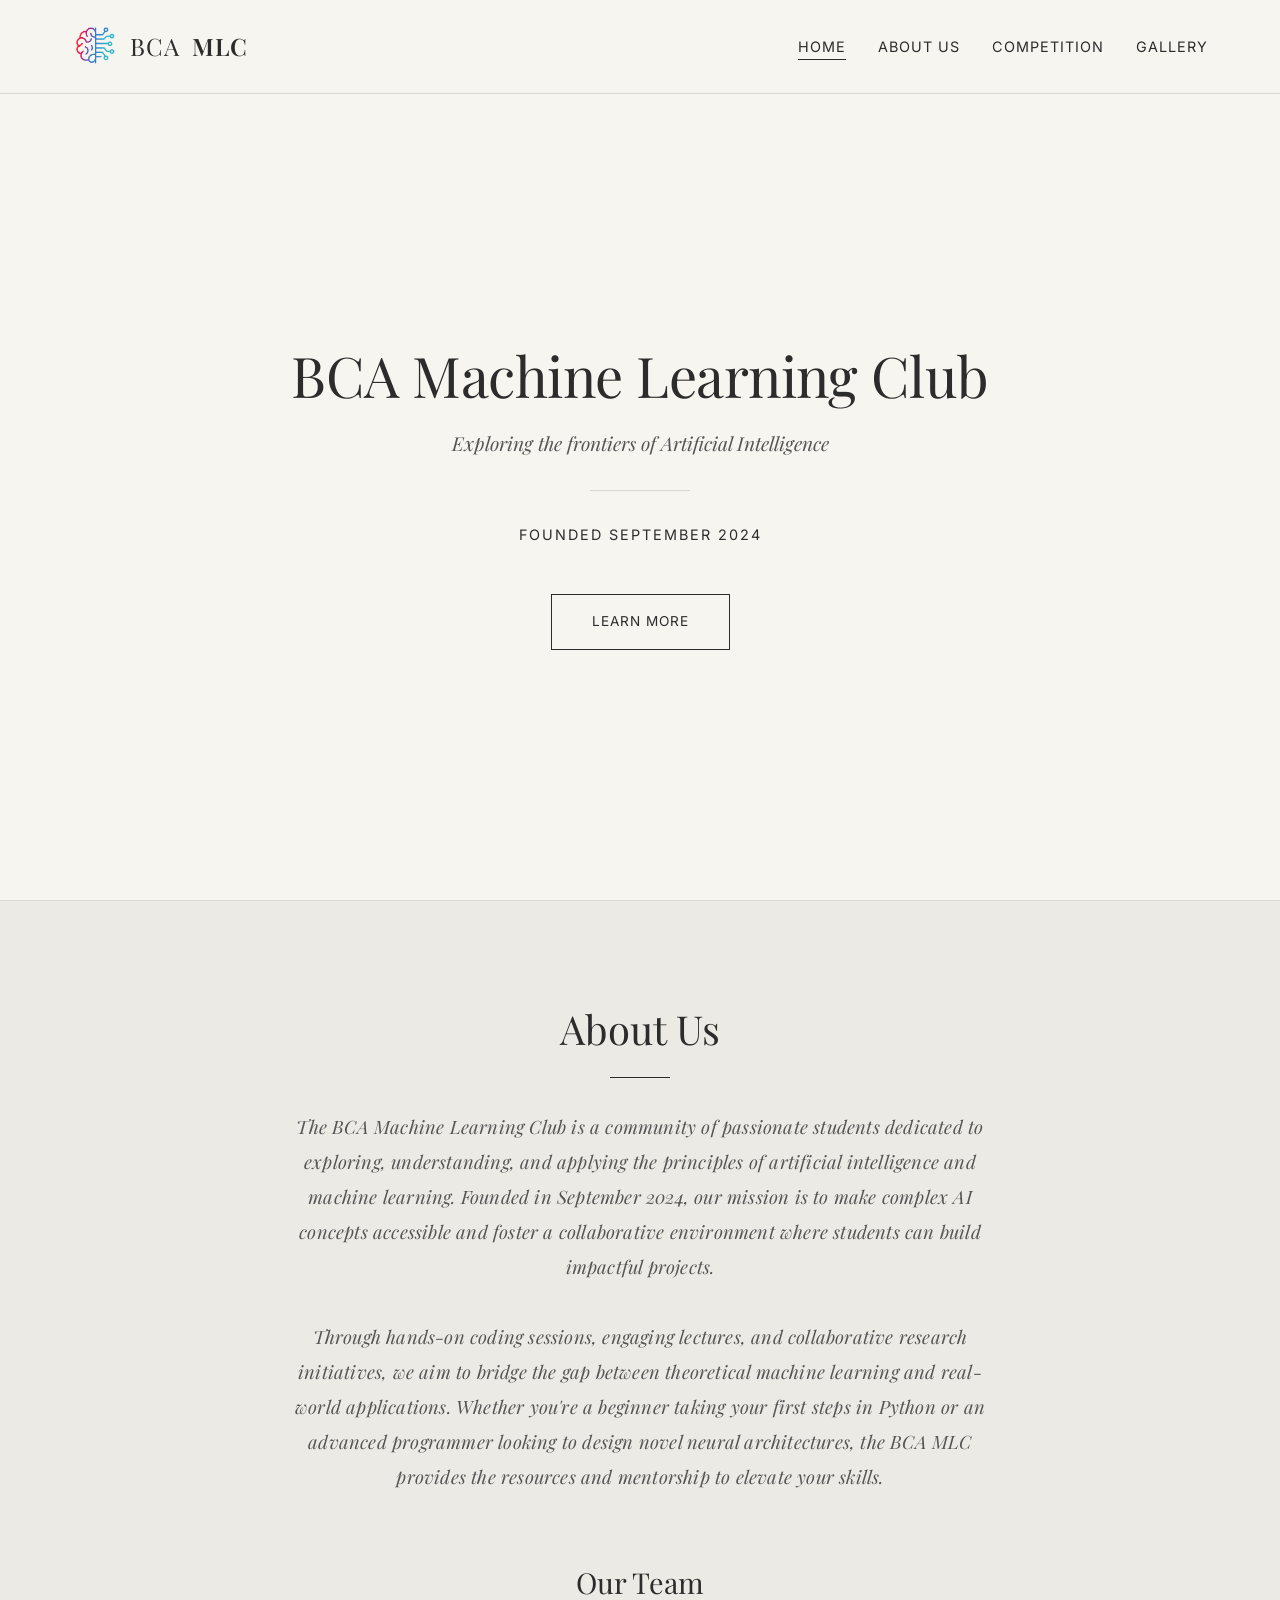
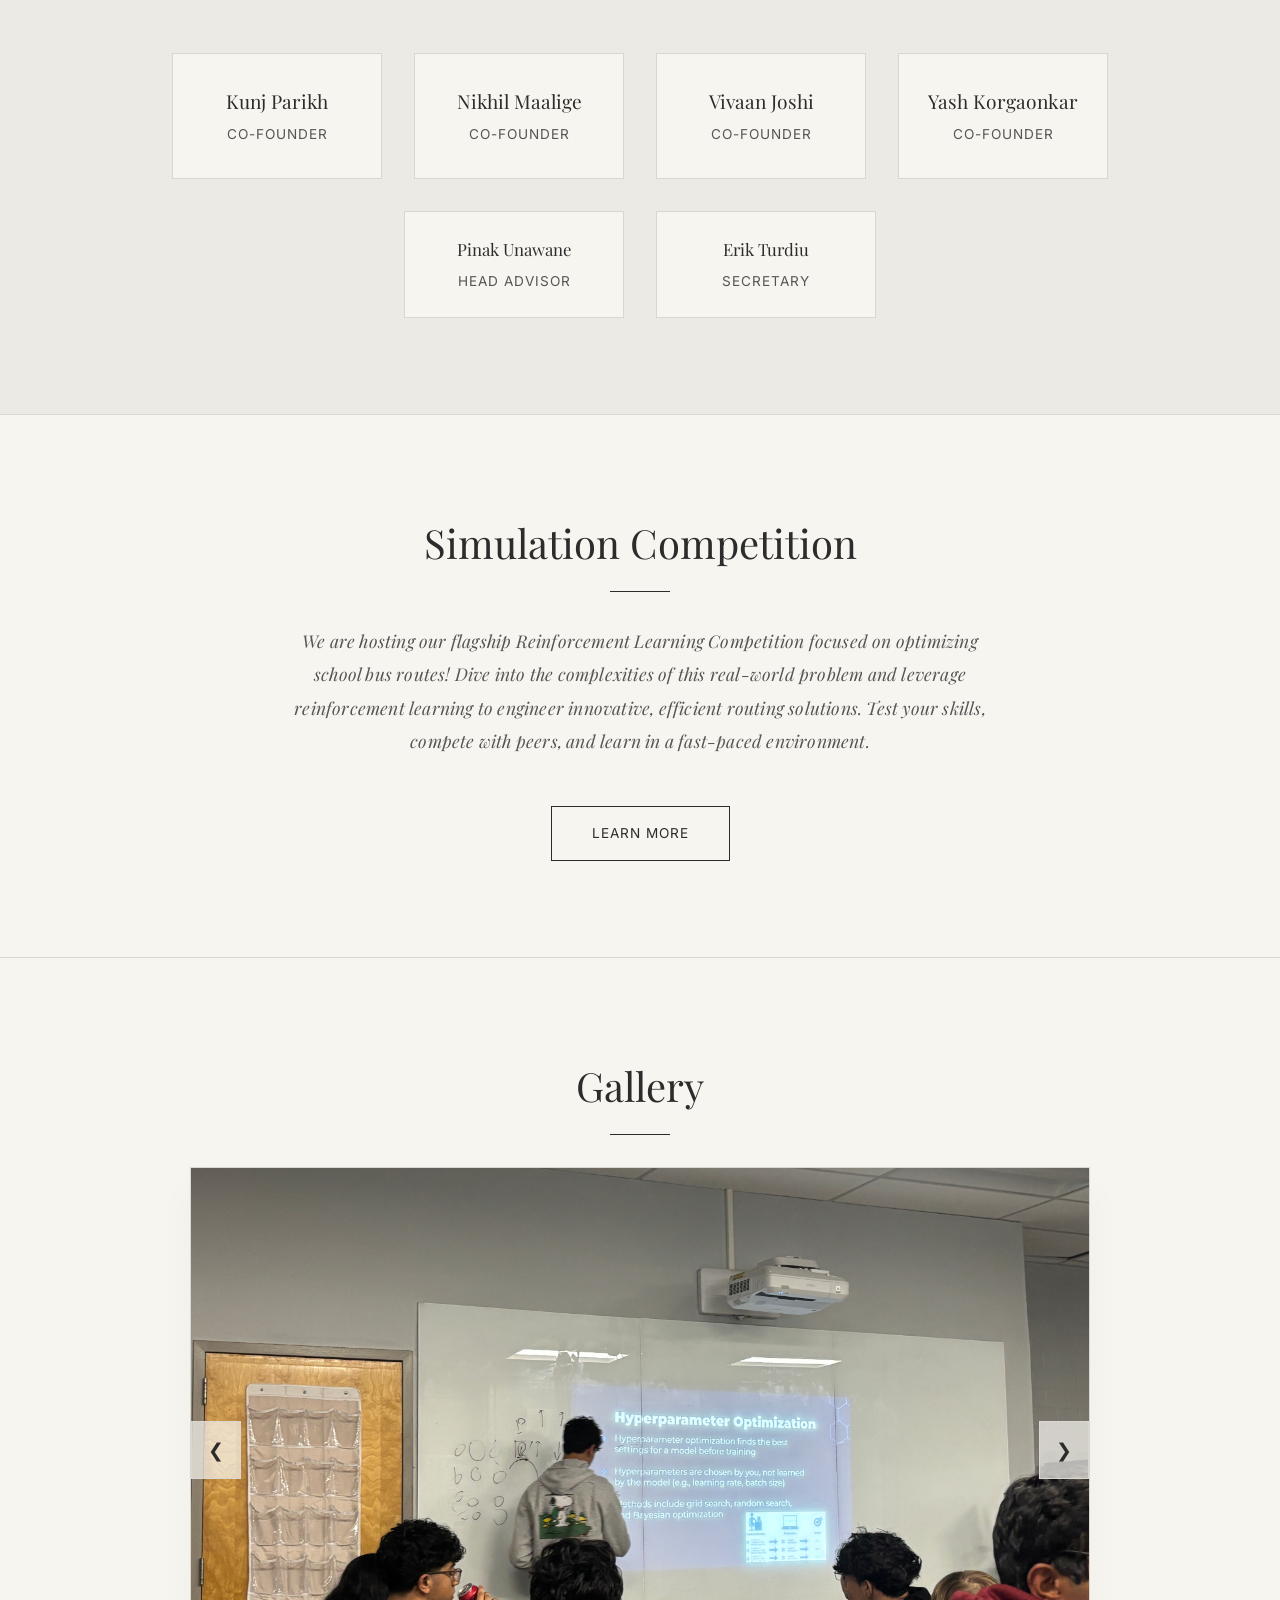
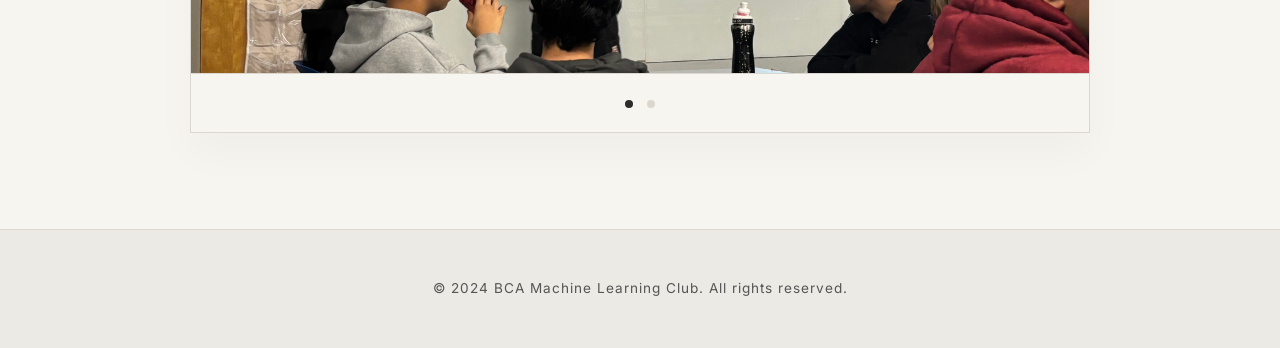
==== index.html @ a73e4372 "pinak" ====
<!DOCTYPE html>
<html lang="en">
<head>
    <meta charset="UTF-8">
    <meta name="viewport" content="width=device-width, initial-scale=1.0">
    <title>BCA Machine Learning Club</title>
    <meta name="description" content="Official website for the Bergen County Academies Machine Learning Club. Founded September 2024.">
    <!-- Google Fonts -->
    <link rel="preconnect" href="https://fonts.googleapis.com">
    <link rel="preconnect" href="https://fonts.gstatic.com" crossorigin>
    <link href="https://fonts.googleapis.com/css2?family=Inter:wght@300;400;500&family=Playfair+Display:ital,wght@0,400;0,600;1,400&display=swap" rel="stylesheet">
    <link rel="stylesheet" href="style.css">
</head>
<body>
    <!-- Navigation Bar -->
    <nav id="navbar">
        <div class="nav-container">
            <div class="logo">
                <a href="#home">
                    <img src="BCA.png" alt="BCA Logo" class="nav-logo">
                    BCA <span>MLC</span>
                </a>
            </div>
            <ul class="nav-links">
                <li><a href="#home">Home</a></li>
                <li><a href="#about">About Us</a></li>
                <li><a href="#competition">Competition</a></li>
                <li><a href="#gallery">Gallery</a></li>
            </ul>
        </div>
    </nav>

    <!-- Hero Section -->
    <header id="home" class="hero">
        <div class="hero-content">
            <h1>BCA Machine Learning Club</h1>
            <p class="subtitle">Exploring the frontiers of Artificial Intelligence</p>
            <div class="divider"></div>
            <p class="founded-text">Founded September 2024</p>
            <a href="#about" class="btn-primary">Learn More</a>
        </div>
    </header>

    <!-- About Us Section -->
    <section id="about" class="about">
        <div class="section-container">
            <h2>About Us</h2>
            <p class="about-desc">
                The BCA Machine Learning Club is a community of passionate students dedicated to exploring, understanding, and applying the principles of artificial intelligence and machine learning. Founded in September 2024, our mission is to make complex AI concepts accessible and foster a collaborative environment where students can build impactful projects. 
                <br><br>
                Through hands-on coding sessions, engaging lectures, and collaborative research initiatives, we aim to bridge the gap between theoretical machine learning and real-world applications. Whether you're a beginner taking your first steps in Python or an advanced programmer looking to design novel neural architectures, the BCA MLC provides the resources and mentorship to elevate your skills.
            </p>
            
            <h3 class="team-heading">Our Team</h3>
            <div class="team-grid">
                <div class="team-member">
                    <h4>Kunj Parikh</h4>
                    <p>Co-founder</p>
                </div>
                <div class="team-member">
                    <h4>Nikhil Maalige</h4>
                    <p>Co-founder</p>
                </div>
                <div class="team-member">
                    <h4>Vivaan Joshi</h4>
                    <p>Co-founder</p>
                </div>
                <div class="team-member">
                    <h4>Yash Korgaonkar</h4>
                    <p>Co-founder</p>
                </div>
            </div>
            
            <div class="other-leadership-container">
                <div class="team-member other-leadership">
                    <h4>Pinak Unawane</h4>
                    <p>Head Advisor</p>
                </div>
                <div class="team-member other-leadership">
                    <h4>Erik Turdiu</h4>
                    <p>Secretary</p>
                </div>
            </div>
        </div>
    </section>

    <!-- Competition Section -->
    <section id="competition" class="competition">
        <div class="section-container text-center">
            <h2>Simulation Competition</h2>
            <p class="competition-desc">
                We are hosting our flagship Reinforcement Learning Competition focused on optimizing school bus routes! Dive into the complexities of this real-world problem and leverage reinforcement learning to engineer innovative, efficient routing solutions. Test your skills, compete with peers, and learn in a fast-paced environment.
            </p>
            <a href="https://competition.bcamlc.com/" target="_blank" class="btn-primary">Learn More</a>
        </div>
    </section>

    <!-- Gallery / Carousel Section -->
    <section id="gallery" class="gallery">
        <div class="section-container">
            <h2>Gallery</h2>
            <div class="carousel-container">
                <div class="carousel-slide active">
                    <img src="assets/IMG_7253.JPG" alt="Club Activity 1">
                </div>
                <div class="carousel-slide">
                    <img src="assets/IMG_7254.JPG" alt="Club Activity 2">
                </div>
                
                <button class="carousel-btn prev-btn" aria-label="Previous image">&#10094;</button>
                <button class="carousel-btn next-btn" aria-label="Next image">&#10095;</button>
                
                <div class="carousel-dots">
                    <span class="dot active" data-index="0"></span>
                    <span class="dot" data-index="1"></span>
                </div>
            </div>
        </div>
    </section>

    <!-- Footer -->
    <footer>
        <div class="footer-container">
            <p>&copy; 2024 BCA Machine Learning Club. All rights reserved.</p>
        </div>
    </footer>

    <script src="script.js"></script>
</body>
</html>
---- style.css ----
/* CSS Reset and Variables */
:root {
    --primary-bg: #f7f5f0; /* Creamy beige */
    --secondary-bg: #eceae4; /* Slightly darker beige for sections */
    --text-main: #2c2c2c; /* Soft black/charcoal */
    --text-light: #555555;
    --accent: #d4a373; /* Subtle earthy accent */
    --border-color: #dcd7ce;
    
    --font-heading: 'Playfair Display', serif;
    --font-body: 'Inter', sans-serif;
    
    --transition: all 0.3s ease;
    --transition-slow: all 0.6s cubic-bezier(0.16, 1, 0.3, 1);
}

* {
    margin: 0;
    padding: 0;
    box-sizing: border-box;
}

html {
    scroll-behavior: smooth;
}

body {
    font-family: var(--font-body);
    background-color: var(--primary-bg);
    color: var(--text-main);
    line-height: 1.6;
    overflow-x: hidden;
}

button, input, select, textarea {
    font-family: inherit;
}

/* Typography */
h1, h2, h3, h4 {
    font-family: var(--font-heading);
    font-weight: 400;
}

h1 {
    font-size: 3.5rem;
    margin-bottom: 0.5rem;
    letter-spacing: -0.5px;
}

h2 {
    font-size: 2.5rem;
    margin-bottom: 2rem;
    text-align: center;
    position: relative;
}

h2::after {
    content: '';
    display: block;
    width: 60px;
    height: 1px;
    background-color: var(--text-main);
    margin: 1rem auto 0;
}

/* Navigation Bar */
#navbar {
    position: fixed;
    top: 0;
    width: 100%;
    background-color: rgba(247, 245, 240, 0.95);
    backdrop-filter: blur(10px);
    border-bottom: 1px solid var(--border-color);
    z-index: 1000;
    transition: var(--transition);
}

.nav-container {
    max-width: 1200px;
    margin: 0 auto;
    padding: 1.5rem 2rem;
    display: flex;
    justify-content: space-between;
    align-items: center;
}

.logo a {
    display: flex;
    align-items: center;
    gap: 0.75rem;
    font-family: var(--font-heading);
    font-size: 1.5rem;
    text-decoration: none;
    color: var(--text-main);
    letter-spacing: 1px;
}

.nav-logo {
    height: 45px;
    width: auto;
    object-fit: contain;
}

.logo span {
    font-weight: 600;
}

.nav-links {
    list-style: none;
    display: flex;
    gap: 2rem;
}

.nav-links a {
    text-decoration: none;
    color: var(--text-main);
    font-size: 0.9rem;
    text-transform: uppercase;
    letter-spacing: 1px;
    transition: var(--transition);
    position: relative;
}

.nav-links a::after {
    content: '';
    position: absolute;
    bottom: -5px;
    left: 0;
    width: 0%;
    height: 1px;
    background-color: var(--text-main);
    transition: var(--transition);
}

.nav-links a:hover::after,
.nav-links a.active::after {
    width: 100%;
}

/* Hero Section */
.hero {
    height: 100vh;
    display: flex;
    align-items: center;
    justify-content: center;
    text-align: center;
    padding: 0 2rem;
    padding-top: 80px; /* Offset for navbar */
}

.hero-content {
    max-width: 800px;
    animation: fadeIn 1.5s ease-out;
}

.subtitle {
    font-size: 1.2rem;
    color: var(--text-light);
    margin-bottom: 2rem;
    font-family: var(--font-heading);
    font-style: italic;
}

.divider {
    width: 100px;
    height: 1px;
    background-color: var(--border-color);
    margin: 0 auto 2rem;
}

.founded-text {
    font-size: 0.9rem;
    text-transform: uppercase;
    letter-spacing: 2px;
    margin-bottom: 3rem;
}

.btn-primary {
    display: inline-block;
    padding: 1rem 2.5rem;
    border: 1px solid var(--text-main);
    background: transparent;
    color: var(--text-main);
    text-decoration: none;
    text-transform: uppercase;
    letter-spacing: 1px;
    font-size: 0.85rem;
    transition: var(--transition);
}

.btn-primary:hover {
    background-color: var(--text-main);
    color: var(--primary-bg);
}

/* Sections General */
.section-container {
    max-width: 1000px;
    margin: 0 auto;
    padding: 6rem 2rem;
    opacity: 0;
    transform: translateY(30px);
    transition: opacity 0.8s cubic-bezier(0.16, 1, 0.3, 1), transform 0.8s cubic-bezier(0.16, 1, 0.3, 1);
}

/* About Us Section */
.about {
    background-color: var(--secondary-bg);
    border-top: 1px solid var(--border-color);
    border-bottom: 1px solid var(--border-color);
}

.about-desc {
    text-align: center;
    font-family: var(--font-heading);
    font-style: italic;
    font-weight: 400;
    font-size: 1.15rem;
    line-height: 1.9;
    letter-spacing: 0.2px;
    max-width: 720px;
    margin: 0 auto 4rem;
    color: var(--text-light);
}

.team-heading {
    text-align: center;
    margin-bottom: 3rem;
    font-size: 1.8rem;
}

.team-grid {
    display: grid;
    grid-template-columns: repeat(auto-fit, minmax(180px, 1fr));
    gap: 2rem;
    text-align: center;
}

.other-leadership-container {
    display: flex;
    justify-content: center;
    gap: 2rem;
    flex-wrap: wrap;
    text-align: center;
    margin-top: 2rem;
}

.team-member {
    padding: 2rem 1rem;
    border: 1px solid var(--border-color);
    background-color: var(--primary-bg);
    transition: var(--transition);
}

.team-member.other-leadership {
    padding: 1.5rem 1rem;
    max-width: 220px;
    width: 100%;
}

.team-member.other-leadership h4 {
    font-size: 1.05rem;
}

.team-member:hover {
    transform: translateY(-5px);
    box-shadow: 0 10px 30px rgba(0,0,0,0.05);
}

.team-member h4 {
    font-size: 1.2rem;
    margin-bottom: 0.5rem;
}

.team-member p {
    font-size: 0.85rem;
    text-transform: uppercase;
    letter-spacing: 1px;
    color: var(--text-light);
}

/* Competition Section */
.competition {
    background-color: var(--primary-bg);
    border-bottom: 1px solid var(--border-color);
}

.text-center {
    text-align: center;
}

.competition-desc {
    font-family: var(--font-heading);
    font-style: italic;
    font-weight: 400;
    font-size: 1.1rem;
    line-height: 1.9;
    letter-spacing: 0.2px;
    max-width: 700px;
    margin: 0 auto 3rem;
    color: var(--text-light);
}

/* Gallery / Carousel */
.gallery {
    background-color: var(--primary-bg);
}

.carousel-container {
    position: relative;
    max-width: 900px;
    margin: 0 auto;
    overflow: hidden;
    border: 1px solid var(--border-color);
    box-shadow: 0 20px 40px rgba(0,0,0,0.03);
}

.carousel-slide {
    display: none;
    width: 100%;
}

.carousel-slide.active {
    display: block;
    animation: fadeEffect 1s;
}

.carousel-slide img {
    width: 100%;
    height: auto;
    display: block;
    aspect-ratio: 16/9;
    object-fit: cover;
}

/* Carousel Buttons */
.carousel-btn {
    position: absolute;
    top: 50%;
    transform: translateY(-50%);
    background-color: rgba(247, 245, 240, 0.7);
    color: var(--text-main);
    border: 1px solid var(--border-color);
    cursor: pointer;
    padding: 1rem;
    font-size: 1.2rem;
    transition: var(--transition);
    z-index: 10;
}

.carousel-btn:hover {
    background-color: var(--text-main);
    color: var(--primary-bg);
}

.prev-btn {
    left: 0;
}

.next-btn {
    right: 0;
}

/* Carousel Dots */
.carousel-dots {
    text-align: center;
    padding: 1rem 0;
    background-color: var(--primary-bg);
    border-top: 1px solid var(--border-color);
}

.dot {
    display: inline-block;
    width: 8px;
    height: 8px;
    margin: 0 5px;
    background-color: var(--border-color);
    border-radius: 50%;
    cursor: pointer;
    transition: var(--transition);
}

.dot.active, .dot:hover {
    background-color: var(--text-main);
}

/* Footer */
footer {
    background-color: var(--secondary-bg);
    border-top: 1px solid var(--border-color);
    padding: 3rem 2rem;
    text-align: center;
}

footer p {
    font-size: 0.85rem;
    color: var(--text-light);
    letter-spacing: 1px;
}

/* Animations */
@keyframes fadeIn {
    from { opacity: 0; transform: translateY(20px); }
    to { opacity: 1; transform: translateY(0); }
}

@keyframes fadeEffect {
    from { opacity: 0.4; }
    to { opacity: 1; }
}

.section-container.revealed {
    opacity: 1;
    transform: translateY(0);
}

/* Responsive */
@media (max-width: 768px) {
    h1 { font-size: 2.5rem; }
    h2 { font-size: 2rem; }
    
    .nav-container {
        flex-direction: column;
        gap: 1rem;
        padding: 1rem;
    }
    
    .hero {
        padding-top: 120px;
    }
}
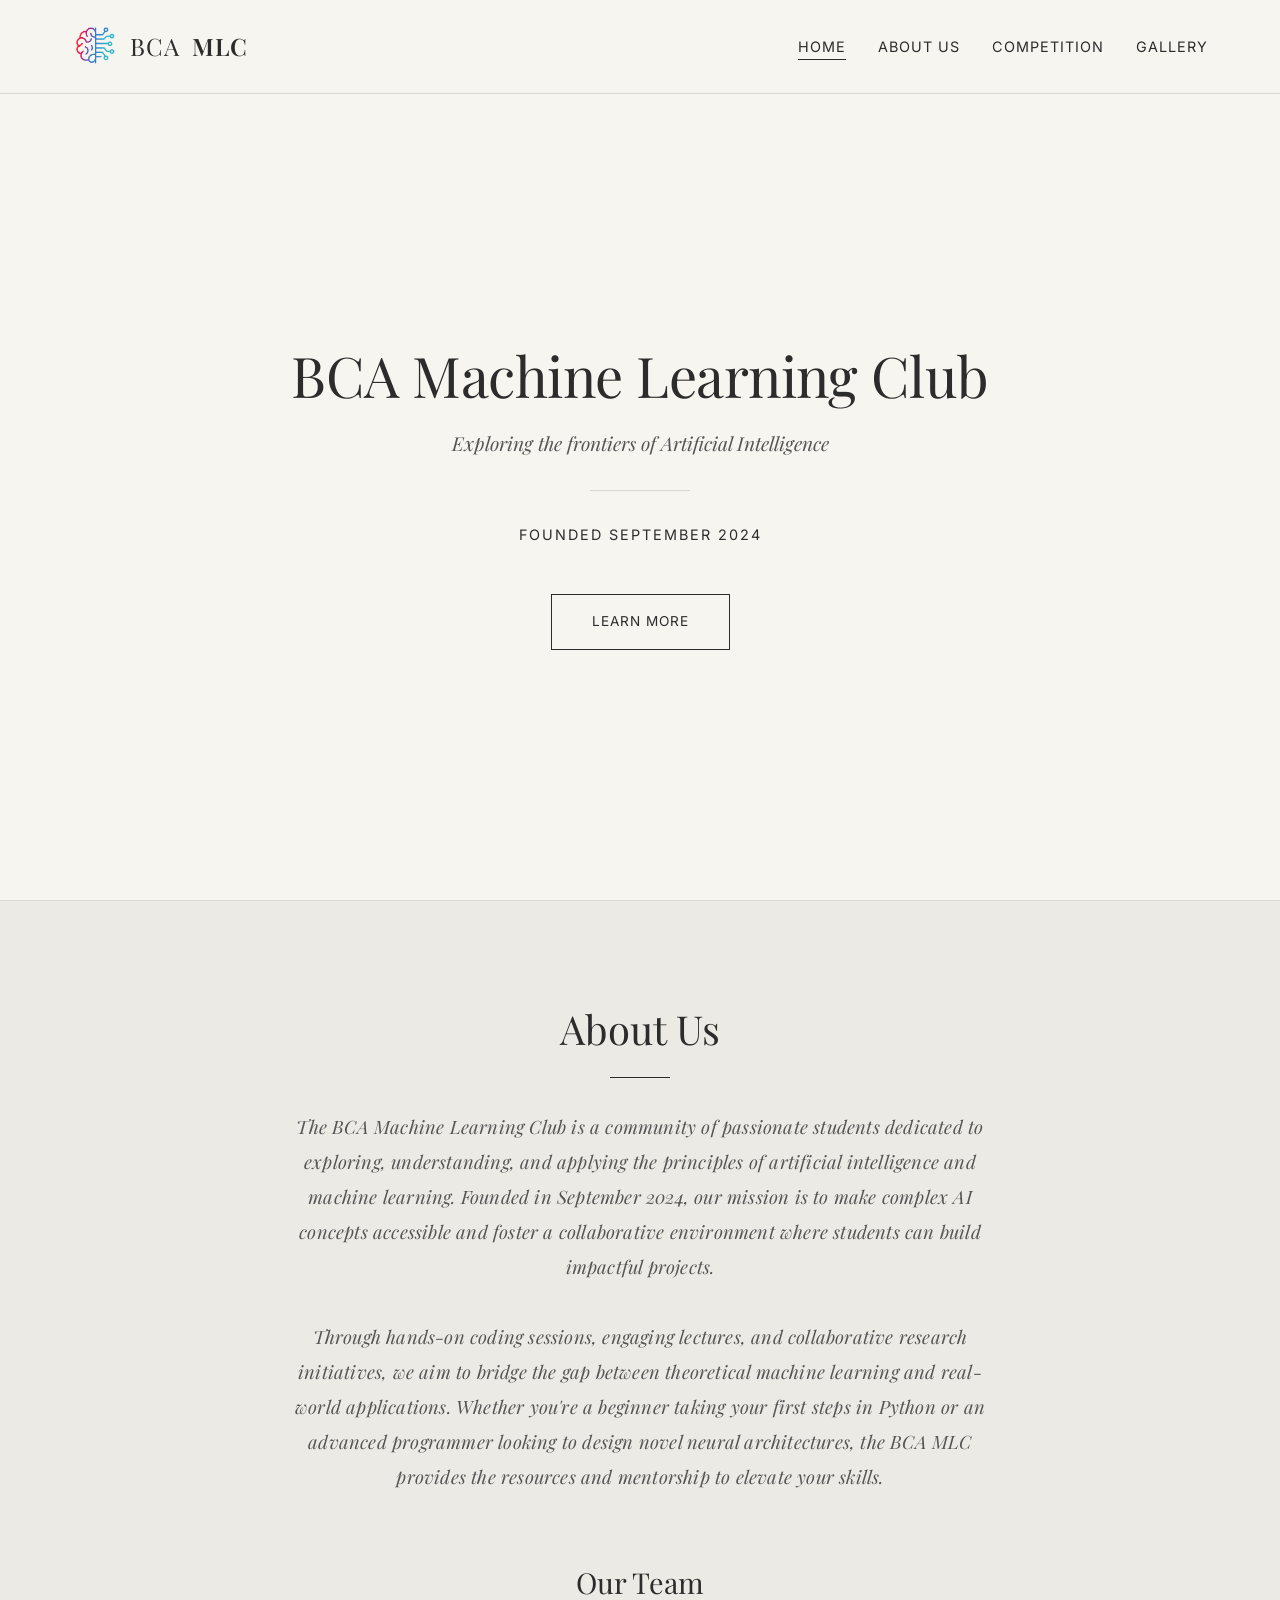
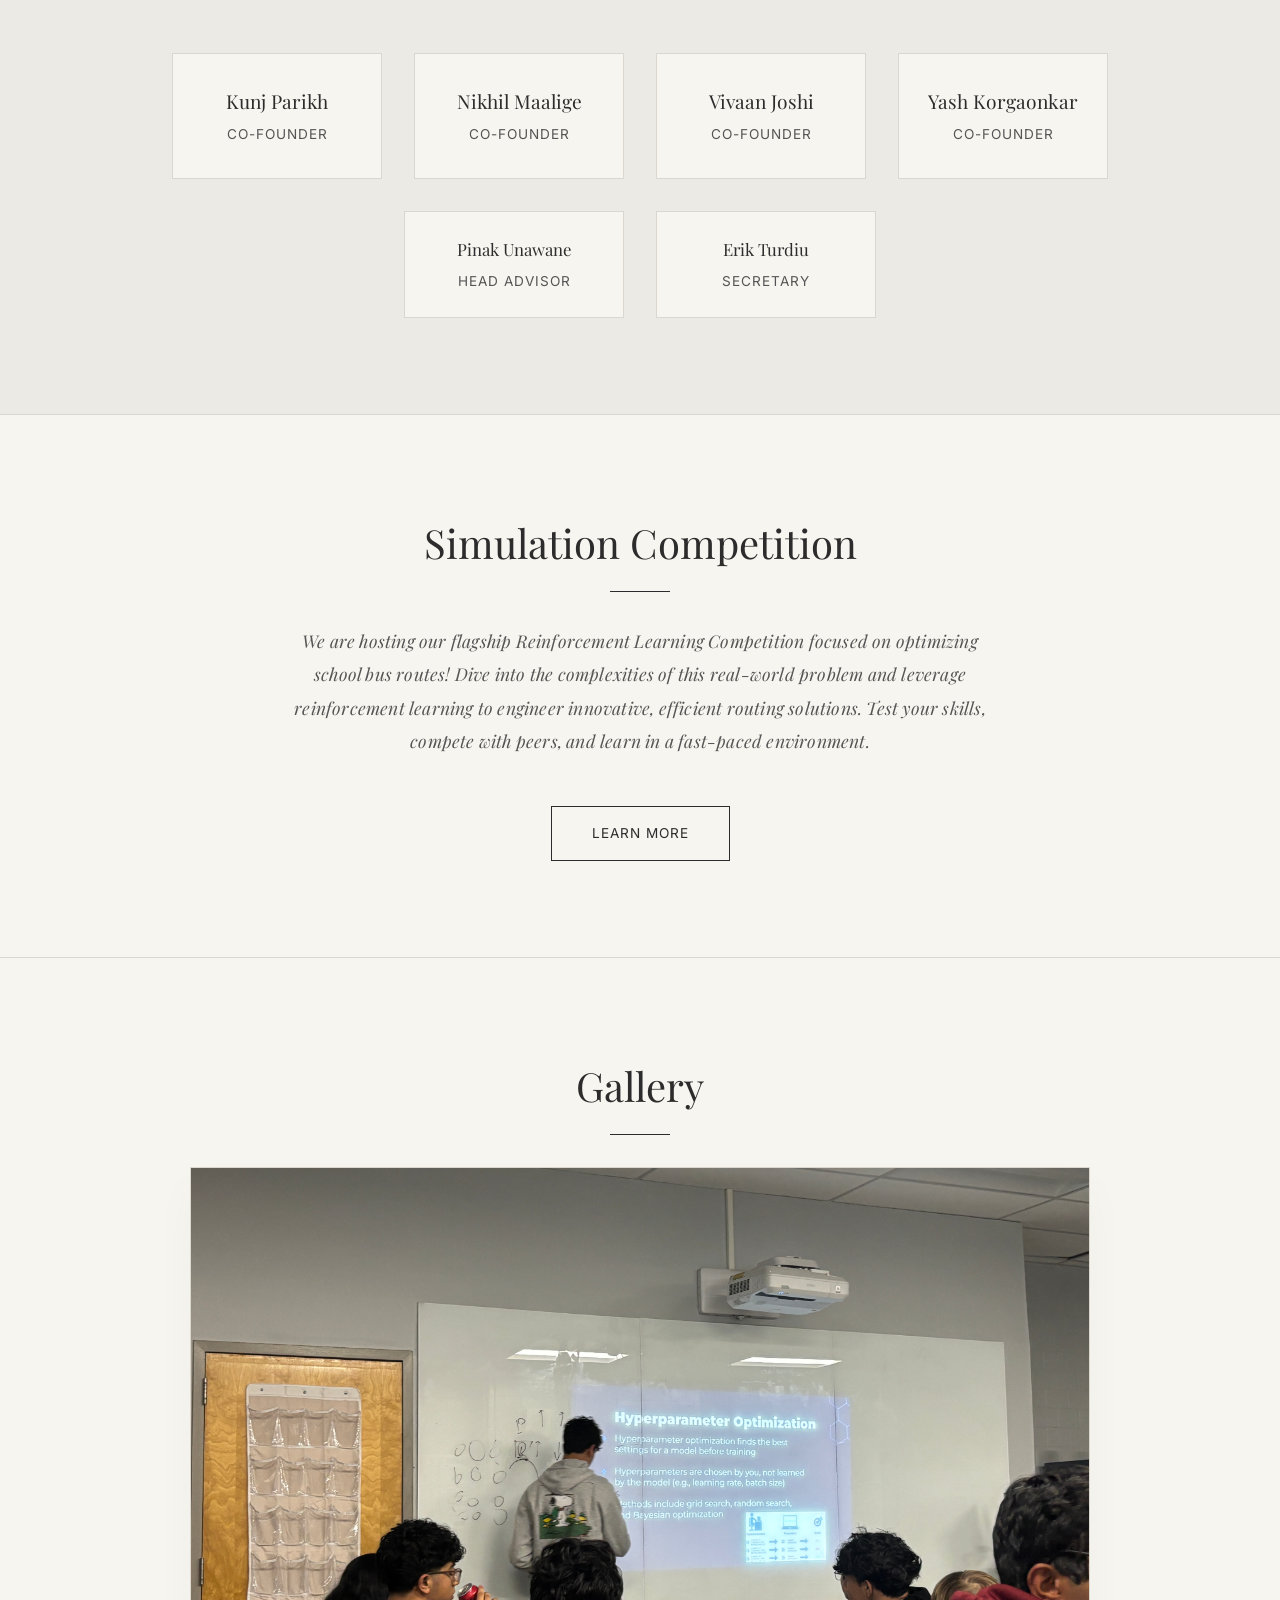
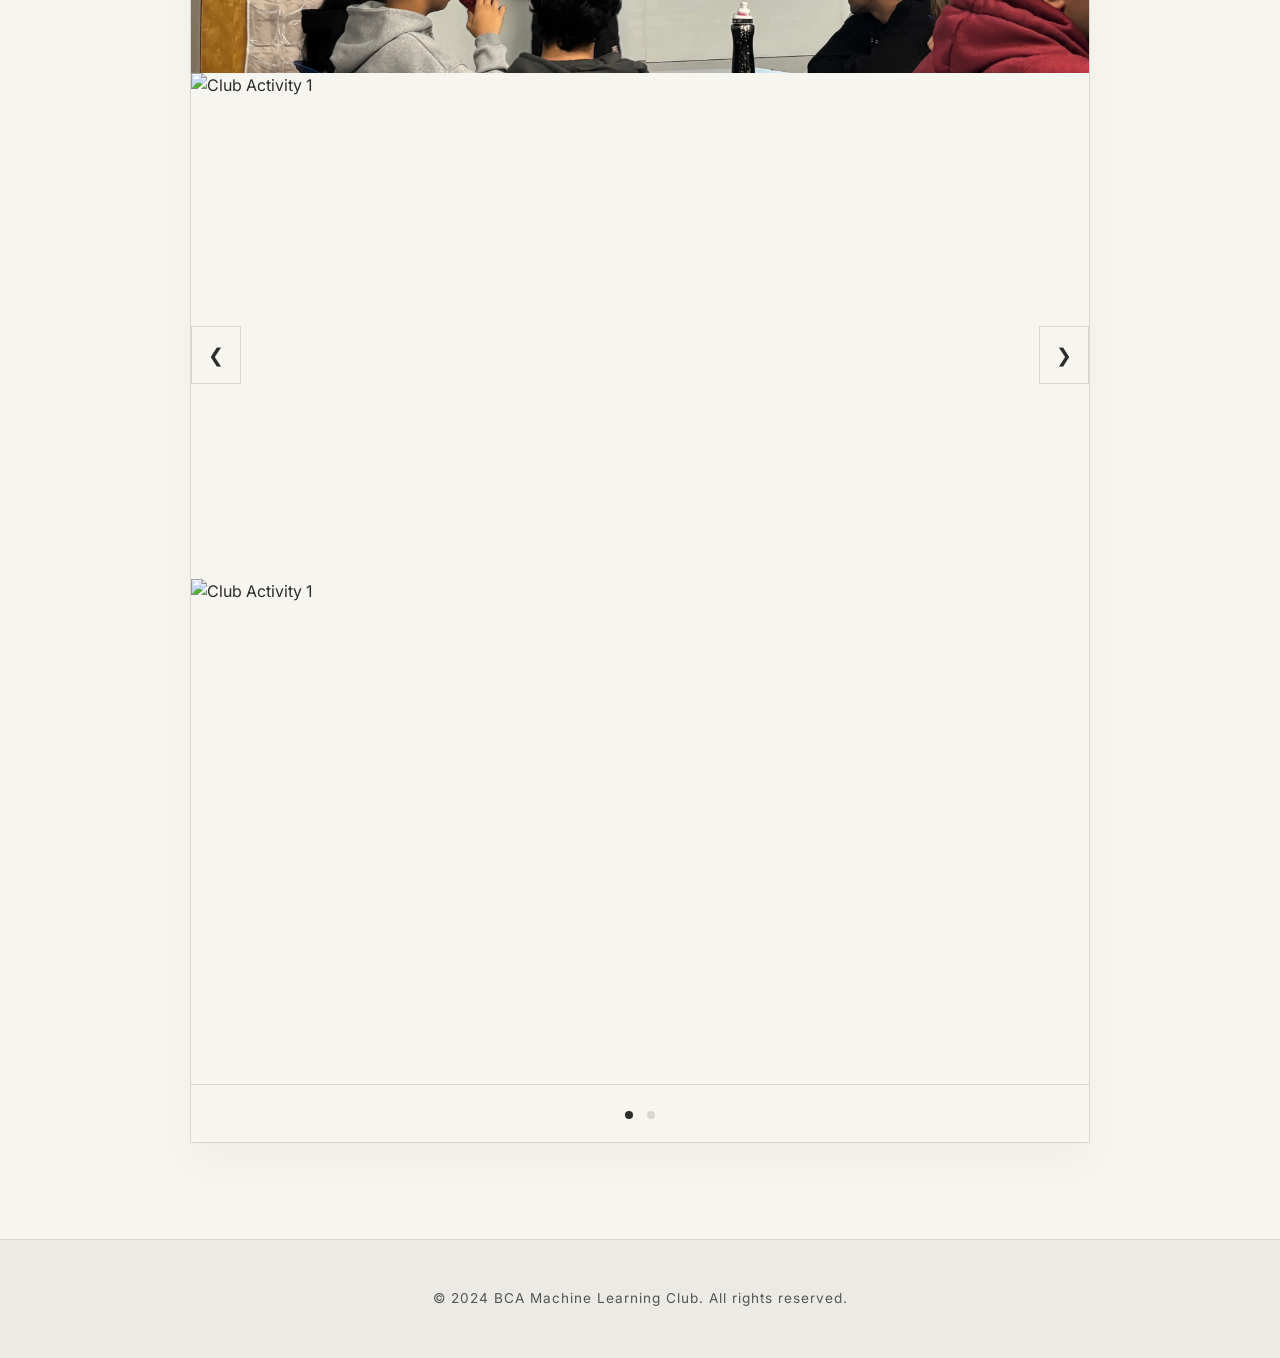
==== commit a5269fdd: "updated carousel" ====
--- a/index.html
+++ b/index.html
@@ -1,130 +1,167 @@
-<!DOCTYPE html>
+<!doctype html>
 <html lang="en">
-<head>
-    <meta charset="UTF-8">
-    <meta name="viewport" content="width=device-width, initial-scale=1.0">
+  <head>
+    <meta charset="UTF-8" />
+    <meta name="viewport" content="width=device-width, initial-scale=1.0" />
     <title>BCA Machine Learning Club</title>
-    <meta name="description" content="Official website for the Bergen County Academies Machine Learning Club. Founded September 2024.">
+    <meta
+      name="description"
+      content="Official website for the Bergen County Academies Machine Learning Club. Founded September 2024."
+    />
     <!-- Google Fonts -->
-    <link rel="preconnect" href="https://fonts.googleapis.com">
-    <link rel="preconnect" href="https://fonts.gstatic.com" crossorigin>
-    <link href="https://fonts.googleapis.com/css2?family=Inter:wght@300;400;500&family=Playfair+Display:ital,wght@0,400;0,600;1,400&display=swap" rel="stylesheet">
-    <link rel="stylesheet" href="style.css">
-</head>
-<body>
+    <link rel="preconnect" href="https://fonts.googleapis.com" />
+    <link rel="preconnect" href="https://fonts.gstatic.com" crossorigin />
+    <link
+      href="https://fonts.googleapis.com/css2?family=Inter:wght@300;400;500&family=Playfair+Display:ital,wght@0,400;0,600;1,400&display=swap"
+      rel="stylesheet"
+    />
+    <link rel="stylesheet" href="style.css" />
+  </head>
+  <body>
     <!-- Navigation Bar -->
     <nav id="navbar">
-        <div class="nav-container">
-            <div class="logo">
-                <a href="#home">
-                    <img src="BCA.png" alt="BCA Logo" class="nav-logo">
-                    BCA <span>MLC</span>
-                </a>
-            </div>
-            <ul class="nav-links">
-                <li><a href="#home">Home</a></li>
-                <li><a href="#about">About Us</a></li>
-                <li><a href="#competition">Competition</a></li>
-                <li><a href="#gallery">Gallery</a></li>
-            </ul>
+      <div class="nav-container">
+        <div class="logo">
+          <a href="#home">
+            <img src="BCA.png" alt="BCA Logo" class="nav-logo" />
+            BCA <span>MLC</span>
+          </a>
         </div>
+        <ul class="nav-links">
+          <li><a href="#home">Home</a></li>
+          <li><a href="#about">About Us</a></li>
+          <li><a href="#competition">Competition</a></li>
+          <li><a href="#gallery">Gallery</a></li>
+        </ul>
+      </div>
     </nav>
 
     <!-- Hero Section -->
     <header id="home" class="hero">
-        <div class="hero-content">
-            <h1>BCA Machine Learning Club</h1>
-            <p class="subtitle">Exploring the frontiers of Artificial Intelligence</p>
-            <div class="divider"></div>
-            <p class="founded-text">Founded September 2024</p>
-            <a href="#about" class="btn-primary">Learn More</a>
-        </div>
+      <div class="hero-content">
+        <h1>BCA Machine Learning Club</h1>
+        <p class="subtitle">
+          Exploring the frontiers of Artificial Intelligence
+        </p>
+        <div class="divider"></div>
+        <p class="founded-text">Founded September 2024</p>
+        <a href="#about" class="btn-primary">Learn More</a>
+      </div>
     </header>
 
     <!-- About Us Section -->
     <section id="about" class="about">
-        <div class="section-container">
-            <h2>About Us</h2>
-            <p class="about-desc">
-                The BCA Machine Learning Club is a community of passionate students dedicated to exploring, understanding, and applying the principles of artificial intelligence and machine learning. Founded in September 2024, our mission is to make complex AI concepts accessible and foster a collaborative environment where students can build impactful projects. 
-                <br><br>
-                Through hands-on coding sessions, engaging lectures, and collaborative research initiatives, we aim to bridge the gap between theoretical machine learning and real-world applications. Whether you're a beginner taking your first steps in Python or an advanced programmer looking to design novel neural architectures, the BCA MLC provides the resources and mentorship to elevate your skills.
-            </p>
-            
-            <h3 class="team-heading">Our Team</h3>
-            <div class="team-grid">
-                <div class="team-member">
-                    <h4>Kunj Parikh</h4>
-                    <p>Co-founder</p>
-                </div>
-                <div class="team-member">
-                    <h4>Nikhil Maalige</h4>
-                    <p>Co-founder</p>
-                </div>
-                <div class="team-member">
-                    <h4>Vivaan Joshi</h4>
-                    <p>Co-founder</p>
-                </div>
-                <div class="team-member">
-                    <h4>Yash Korgaonkar</h4>
-                    <p>Co-founder</p>
-                </div>
-            </div>
-            
-            <div class="other-leadership-container">
-                <div class="team-member other-leadership">
-                    <h4>Pinak Unawane</h4>
-                    <p>Head Advisor</p>
-                </div>
-                <div class="team-member other-leadership">
-                    <h4>Erik Turdiu</h4>
-                    <p>Secretary</p>
-                </div>
-            </div>
+      <div class="section-container">
+        <h2>About Us</h2>
+        <p class="about-desc">
+          The BCA Machine Learning Club is a community of passionate students
+          dedicated to exploring, understanding, and applying the principles of
+          artificial intelligence and machine learning. Founded in September
+          2024, our mission is to make complex AI concepts accessible and foster
+          a collaborative environment where students can build impactful
+          projects.
+          <br /><br />
+          Through hands-on coding sessions, engaging lectures, and collaborative
+          research initiatives, we aim to bridge the gap between theoretical
+          machine learning and real-world applications. Whether you're a
+          beginner taking your first steps in Python or an advanced programmer
+          looking to design novel neural architectures, the BCA MLC provides the
+          resources and mentorship to elevate your skills.
+        </p>
+
+        <h3 class="team-heading">Our Team</h3>
+        <div class="team-grid">
+          <div class="team-member">
+            <h4>Kunj Parikh</h4>
+            <p>Co-founder</p>
+          </div>
+          <div class="team-member">
+            <h4>Nikhil Maalige</h4>
+            <p>Co-founder</p>
+          </div>
+          <div class="team-member">
+            <h4>Vivaan Joshi</h4>
+            <p>Co-founder</p>
+          </div>
+          <div class="team-member">
+            <h4>Yash Korgaonkar</h4>
+            <p>Co-founder</p>
+          </div>
         </div>
+
+        <div class="other-leadership-container">
+          <div class="team-member other-leadership">
+            <h4>Pinak Unawane</h4>
+            <p>Head Advisor</p>
+          </div>
+          <div class="team-member other-leadership">
+            <h4>Erik Turdiu</h4>
+            <p>Secretary</p>
+          </div>
+        </div>
+      </div>
     </section>
 
     <!-- Competition Section -->
     <section id="competition" class="competition">
-        <div class="section-container text-center">
-            <h2>Simulation Competition</h2>
-            <p class="competition-desc">
-                We are hosting our flagship Reinforcement Learning Competition focused on optimizing school bus routes! Dive into the complexities of this real-world problem and leverage reinforcement learning to engineer innovative, efficient routing solutions. Test your skills, compete with peers, and learn in a fast-paced environment.
-            </p>
-            <a href="https://competition.bcamlc.com/" target="_blank" class="btn-primary">Learn More</a>
-        </div>
+      <div class="section-container text-center">
+        <h2>Simulation Competition</h2>
+        <p class="competition-desc">
+          We are hosting our flagship Reinforcement Learning Competition focused
+          on optimizing school bus routes! Dive into the complexities of this
+          real-world problem and leverage reinforcement learning to engineer
+          innovative, efficient routing solutions. Test your skills, compete
+          with peers, and learn in a fast-paced environment.
+        </p>
+        <a
+          href="https://competition.bcamlc.com/"
+          target="_blank"
+          class="btn-primary"
+          >Learn More</a
+        >
+      </div>
     </section>
 
     <!-- Gallery / Carousel Section -->
     <section id="gallery" class="gallery">
-        <div class="section-container">
-            <h2>Gallery</h2>
-            <div class="carousel-container">
-                <div class="carousel-slide active">
-                    <img src="assets/IMG_7253.JPG" alt="Club Activity 1">
-                </div>
-                <div class="carousel-slide">
-                    <img src="assets/IMG_7254.JPG" alt="Club Activity 2">
-                </div>
-                
-                <button class="carousel-btn prev-btn" aria-label="Previous image">&#10094;</button>
-                <button class="carousel-btn next-btn" aria-label="Next image">&#10095;</button>
-                
-                <div class="carousel-dots">
-                    <span class="dot active" data-index="0"></span>
-                    <span class="dot" data-index="1"></span>
-                </div>
-            </div>
+      <div class="section-container">
+        <h2>Gallery</h2>
+        <div class="carousel-container">
+          <div class="carousel-slide active">
+            <img src="assets/IMG_7253.JPG" alt="Club Activity 1" />
+          </div>
+          <div class="carousel-slide active">
+            <img src="assets/IMG_4260.HEIC" alt="Club Activity 1" />
+          </div>
+          <div class="carousel-slide">
+            <img src="assets/IMG_7254.JPG" alt="Club Activity 2" />
+          </div>
+          <div class="carousel-slide active">
+            <img src="assets/IMG_4262.HEIC" alt="Club Activity 1" />
+          </div>
+
+          <button class="carousel-btn prev-btn" aria-label="Previous image">
+            &#10094;
+          </button>
+          <button class="carousel-btn next-btn" aria-label="Next image">
+            &#10095;
+          </button>
+
+          <div class="carousel-dots">
+            <span class="dot active" data-index="0"></span>
+            <span class="dot" data-index="1"></span>
+          </div>
         </div>
+      </div>
     </section>
 
     <!-- Footer -->
     <footer>
-        <div class="footer-container">
-            <p>&copy; 2024 BCA Machine Learning Club. All rights reserved.</p>
-        </div>
+      <div class="footer-container">
+        <p>&copy; 2024 BCA Machine Learning Club. All rights reserved.</p>
+      </div>
     </footer>
 
     <script src="script.js"></script>
-</body>
+  </body>
 </html>
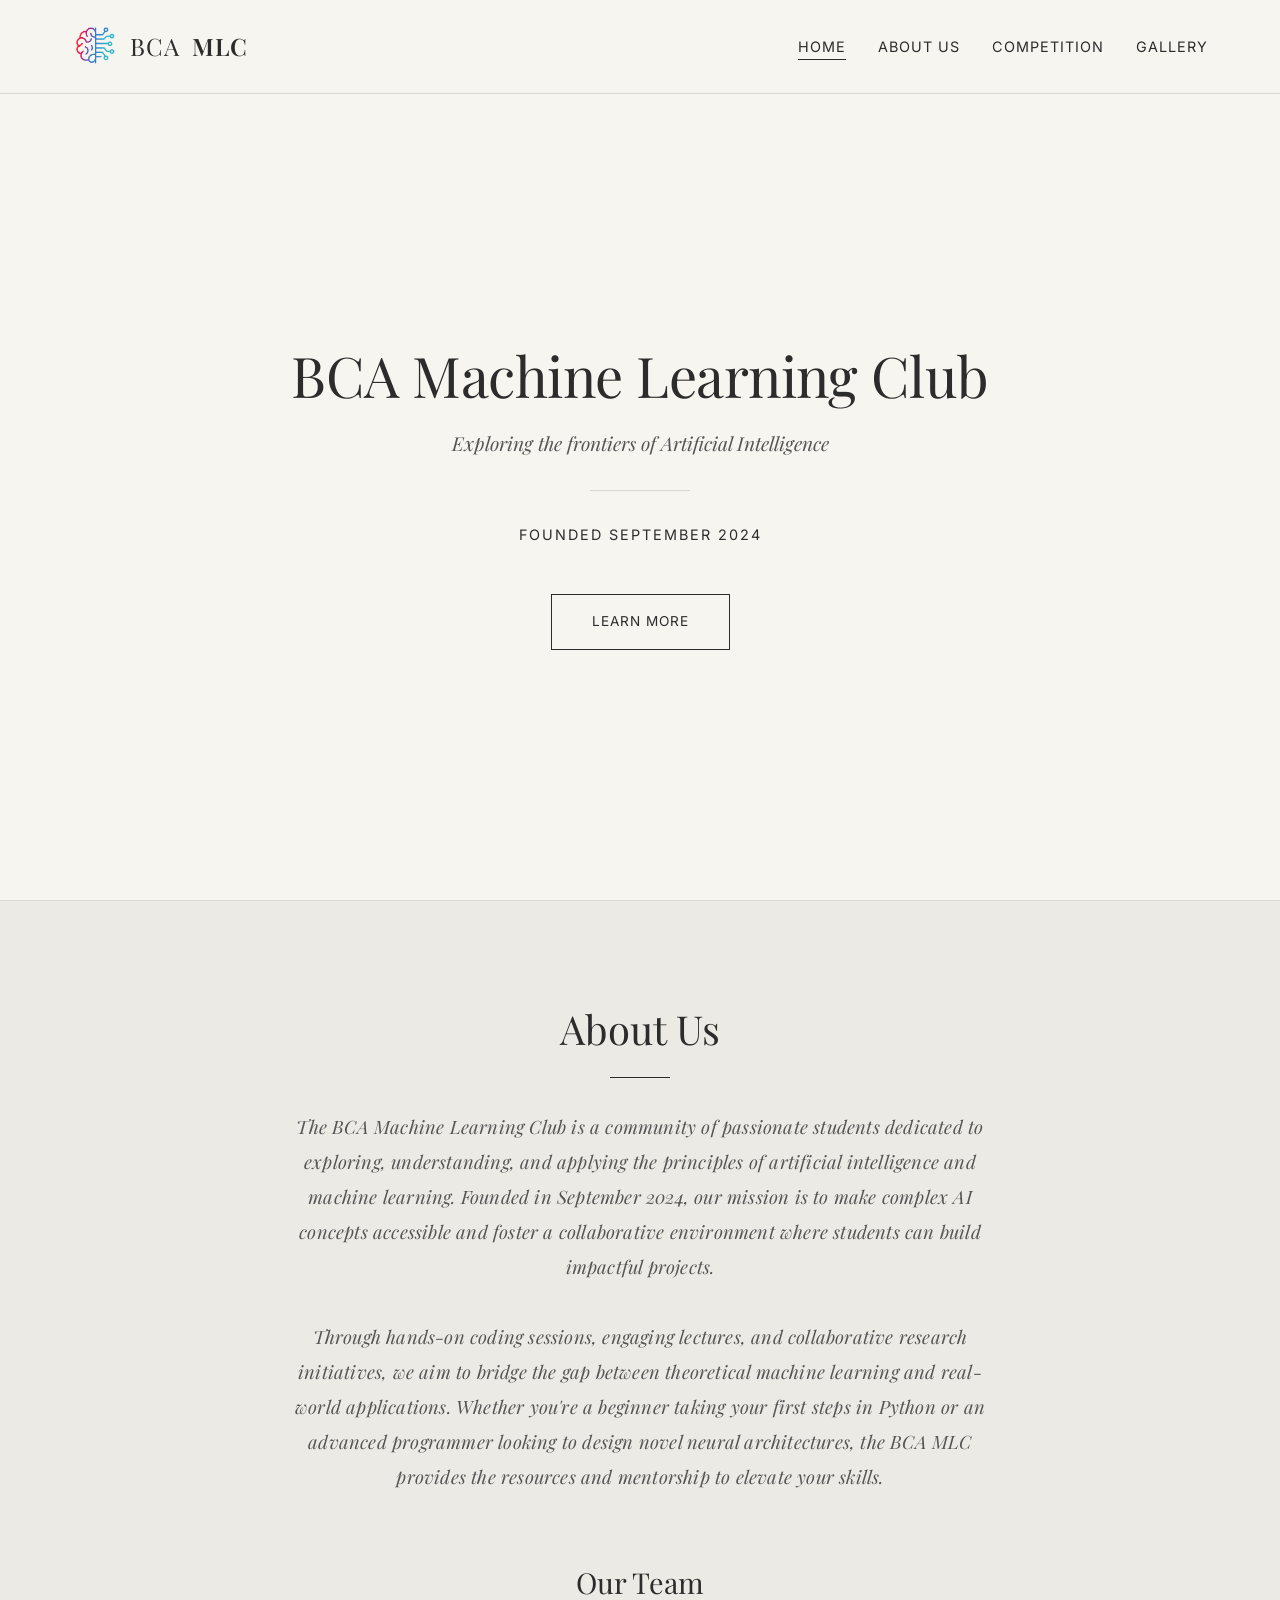
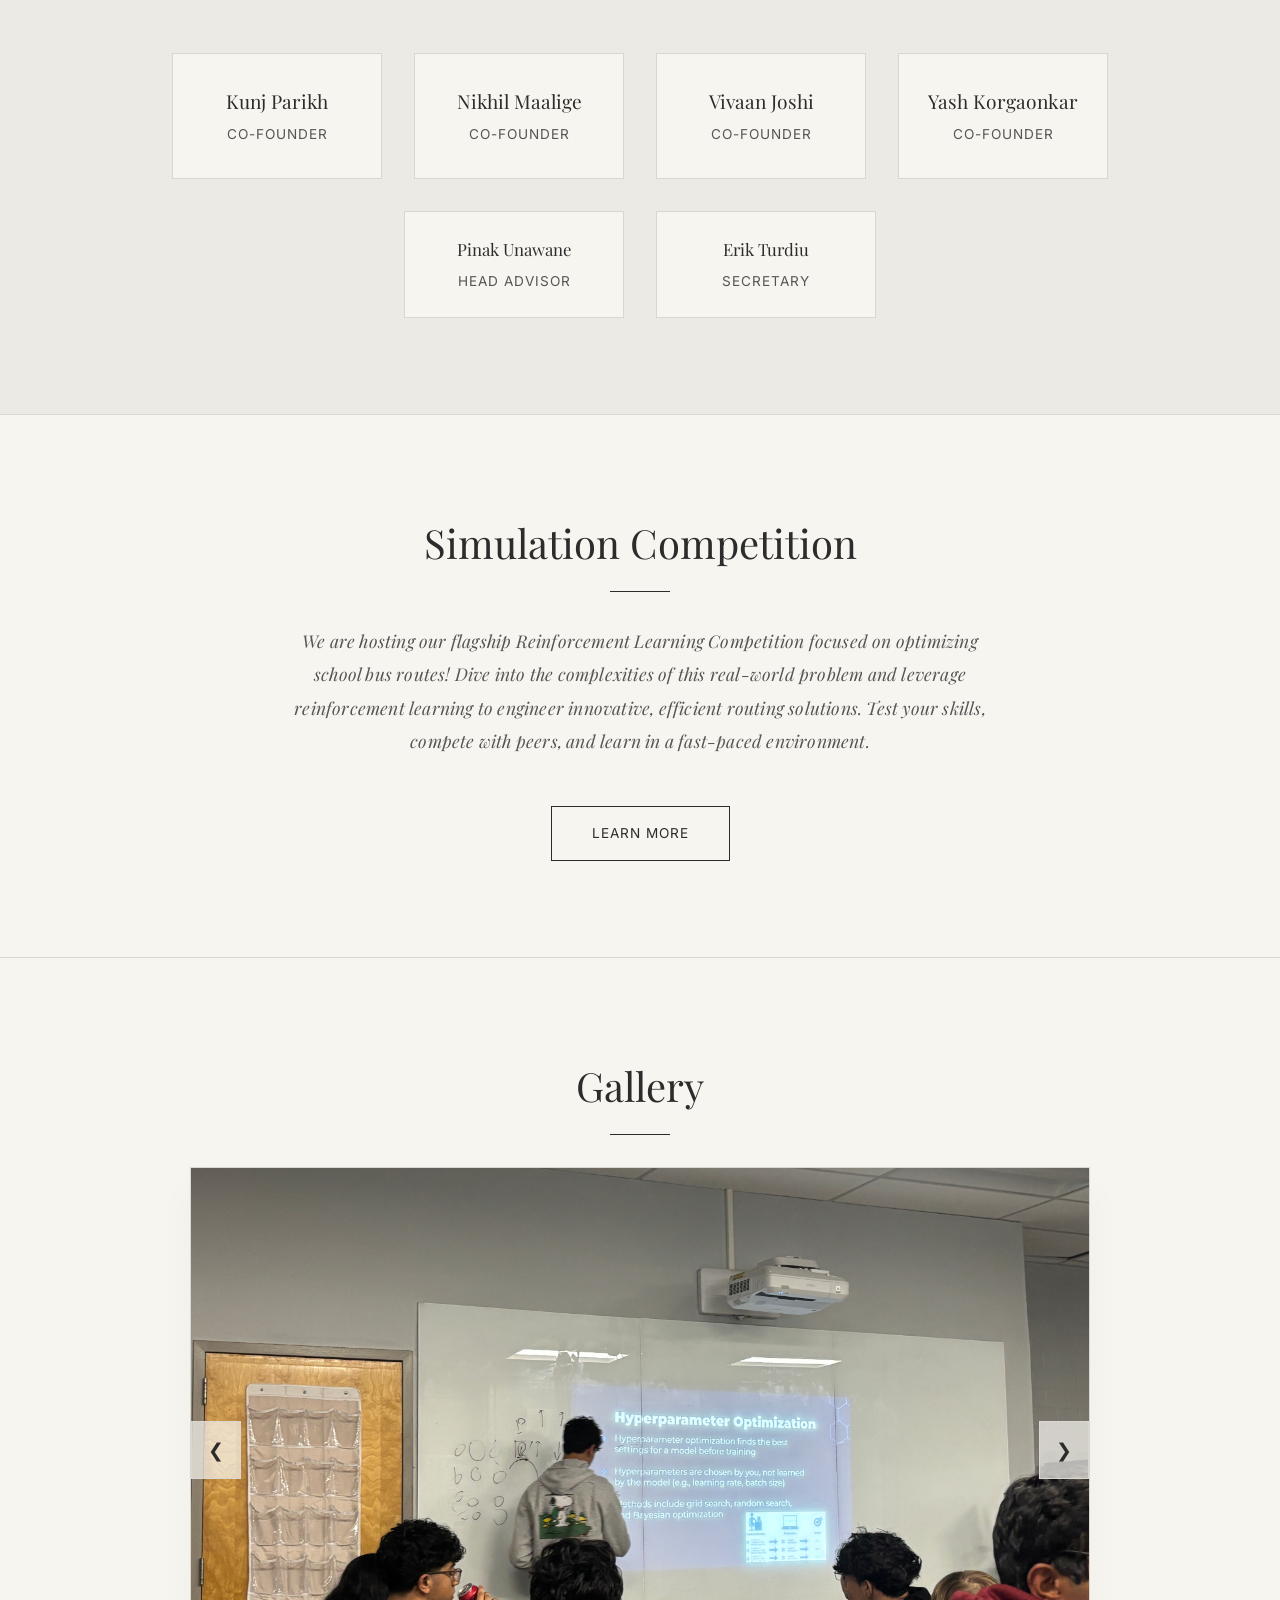
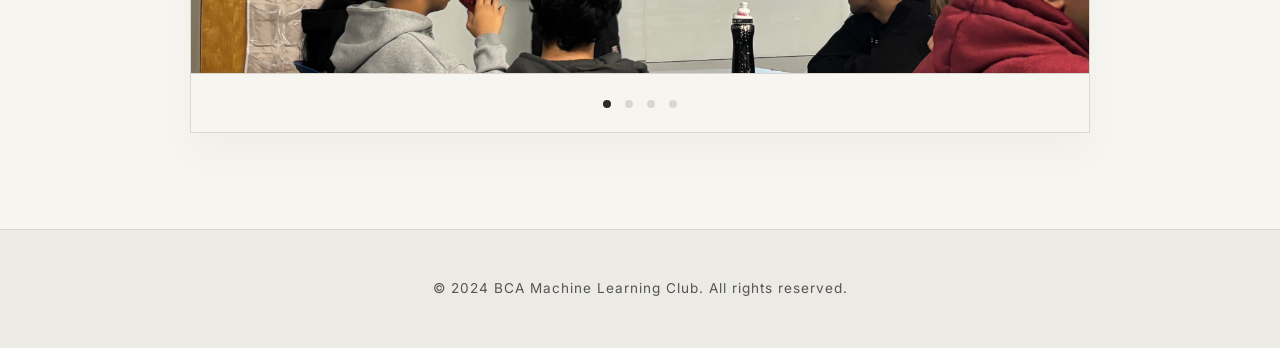
==== commit 8d01f9ea: "uupdated again" ====
--- a/index.html
+++ b/index.html
@@ -130,14 +130,14 @@
           <div class="carousel-slide active">
             <img src="assets/IMG_7253.JPG" alt="Club Activity 1" />
           </div>
-          <div class="carousel-slide active">
-            <img src="assets/IMG_4260.HEIC" alt="Club Activity 1" />
+          <div class="carousel-slide">
+            <img src="assets/IMG_4260.JPG" alt="Club Activity 2" />
           </div>
           <div class="carousel-slide">
-            <img src="assets/IMG_7254.JPG" alt="Club Activity 2" />
+            <img src="assets/IMG_7254.JPG" alt="Club Activity 3" />
           </div>
-          <div class="carousel-slide active">
-            <img src="assets/IMG_4262.HEIC" alt="Club Activity 1" />
+          <div class="carousel-slide">
+            <img src="assets/IMG_4262.JPG" alt="Club Activity 4" />
           </div>
 
           <button class="carousel-btn prev-btn" aria-label="Previous image">
@@ -150,6 +150,8 @@
           <div class="carousel-dots">
             <span class="dot active" data-index="0"></span>
             <span class="dot" data-index="1"></span>
+            <span class="dot" data-index="2"></span>
+            <span class="dot" data-index="3"></span>
           </div>
         </div>
       </div>
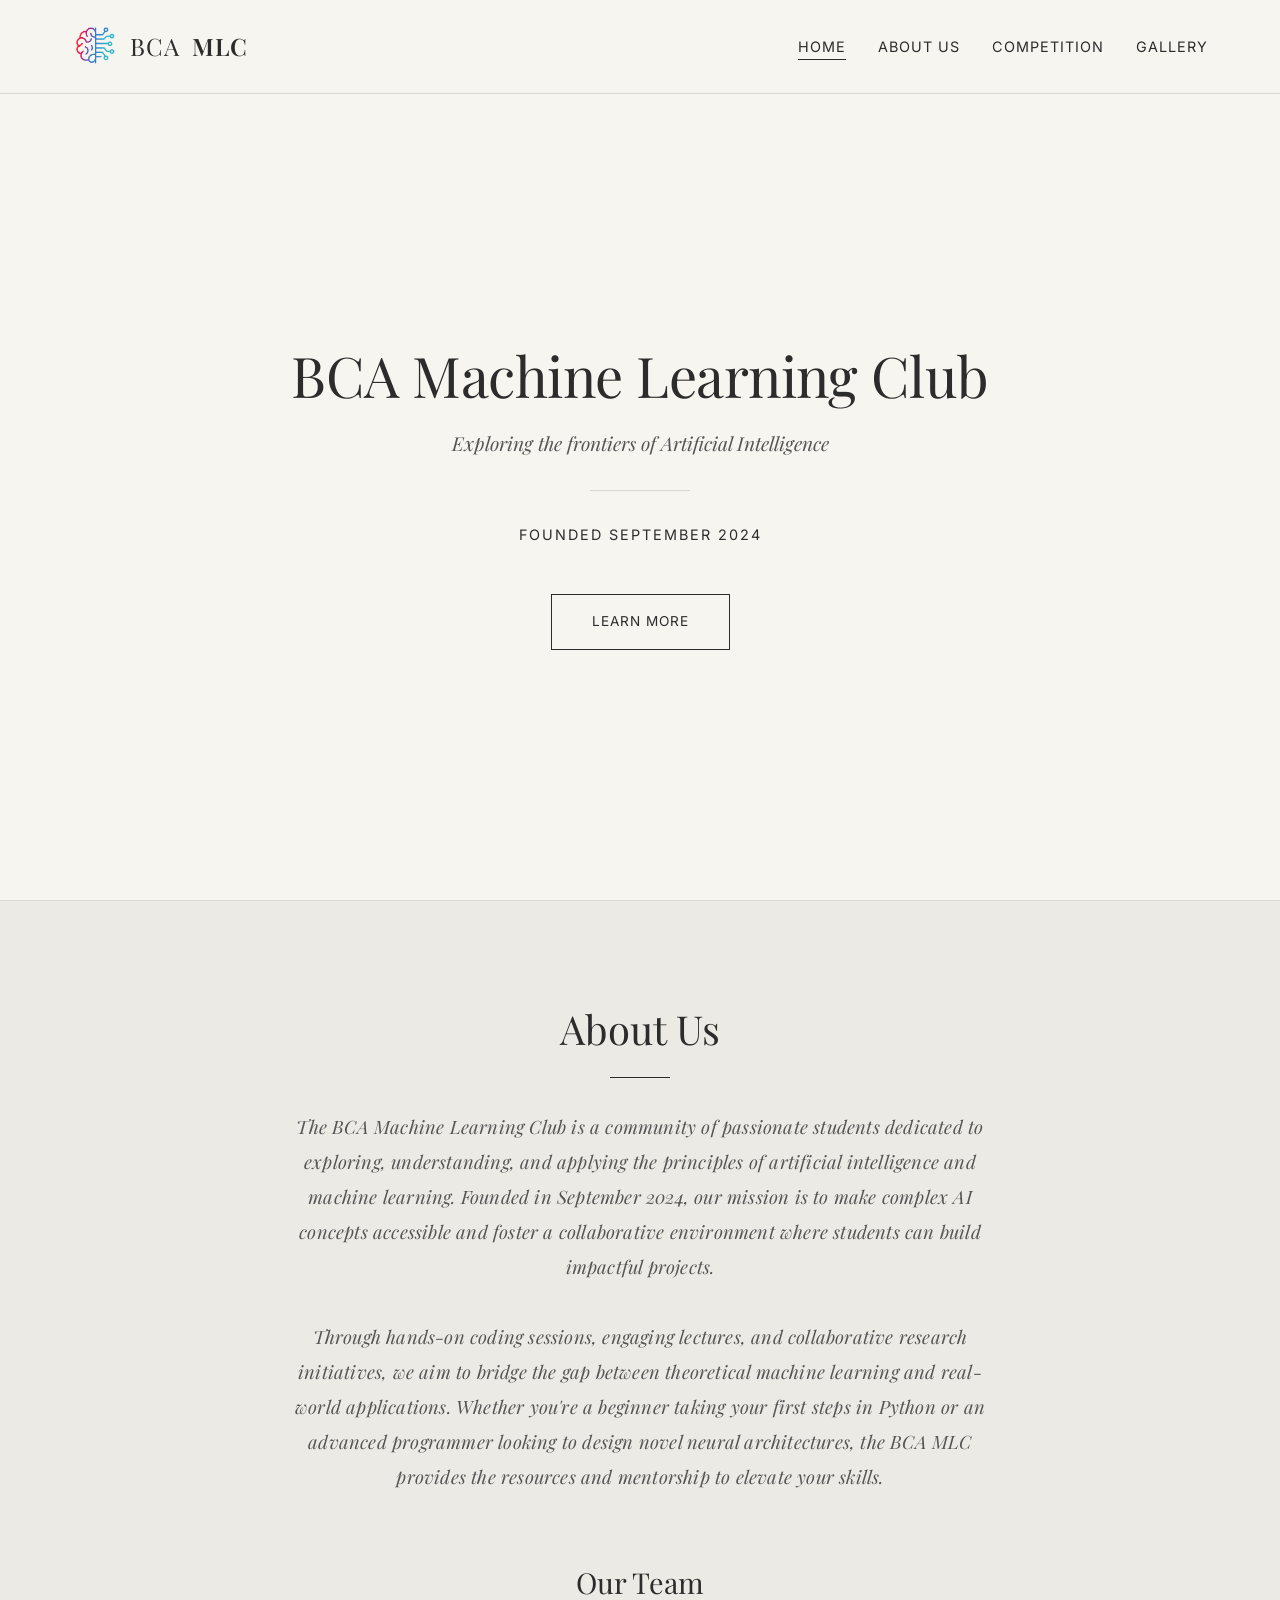
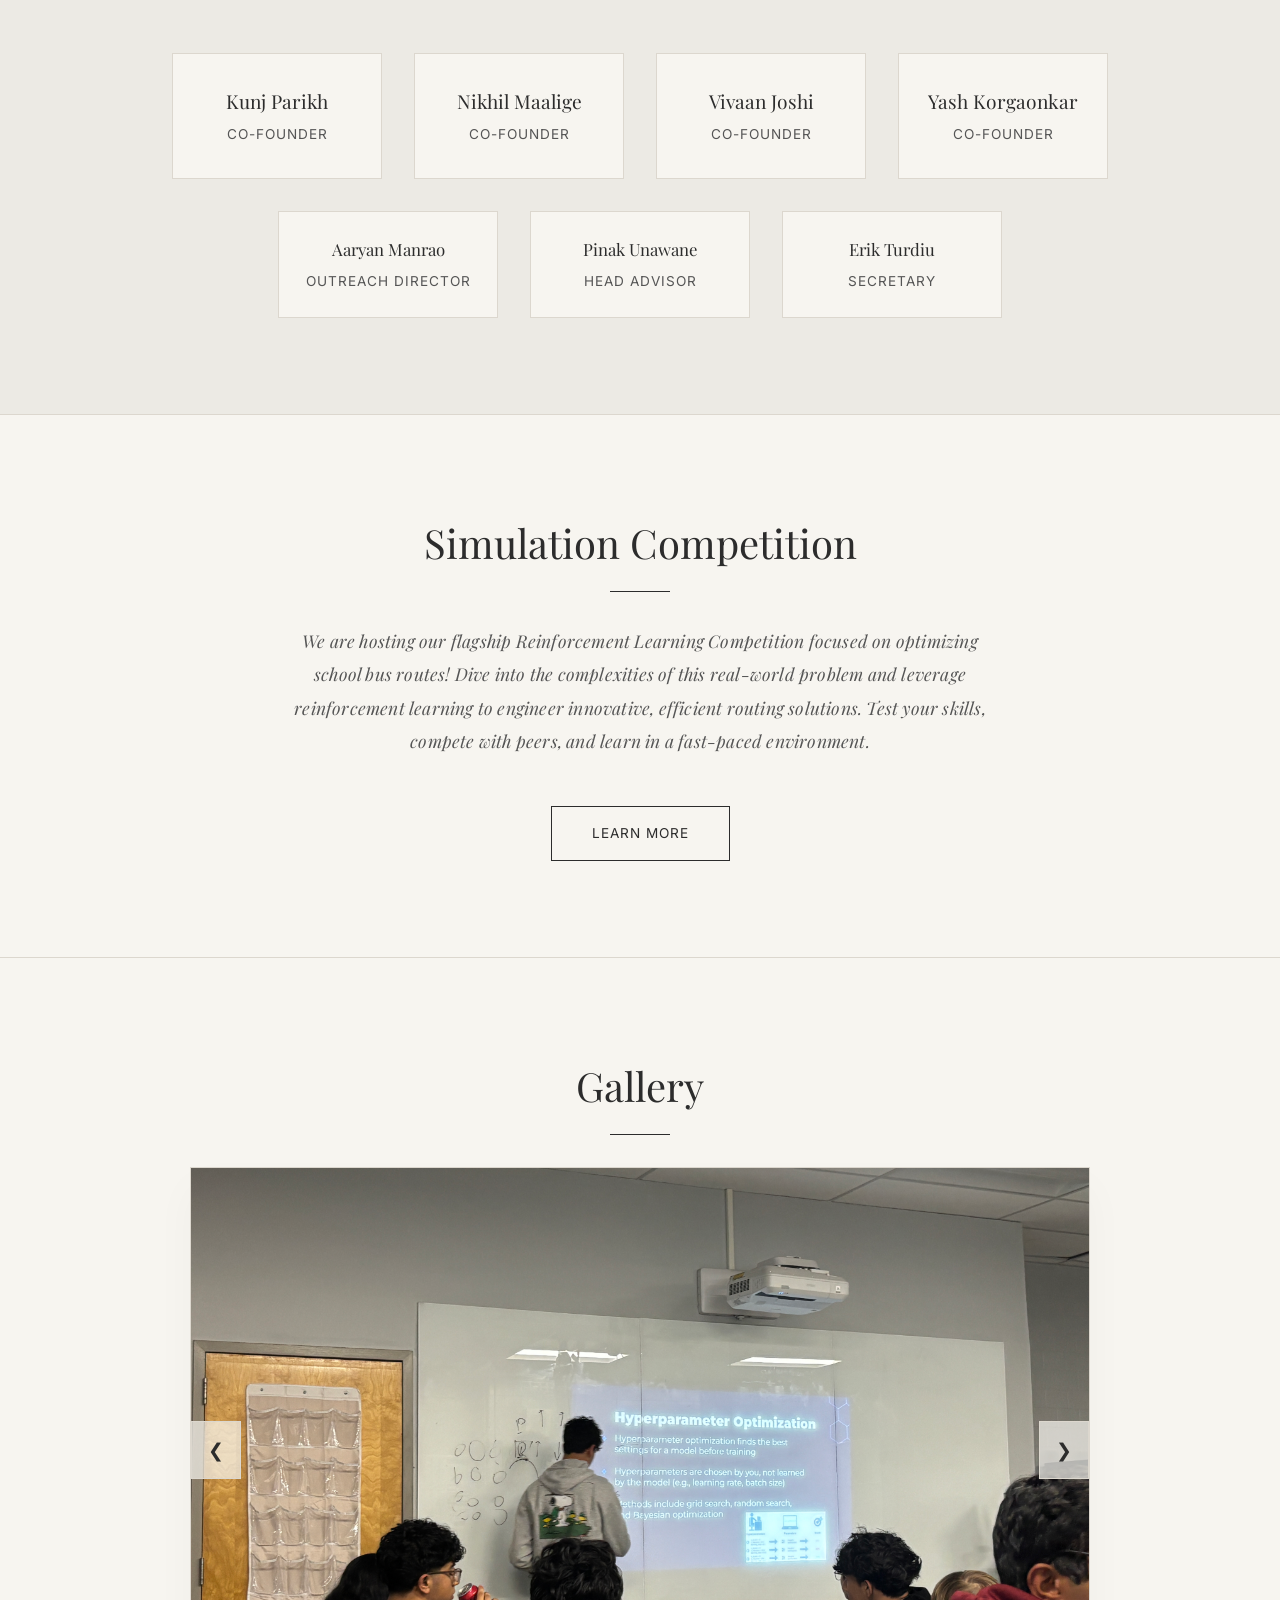
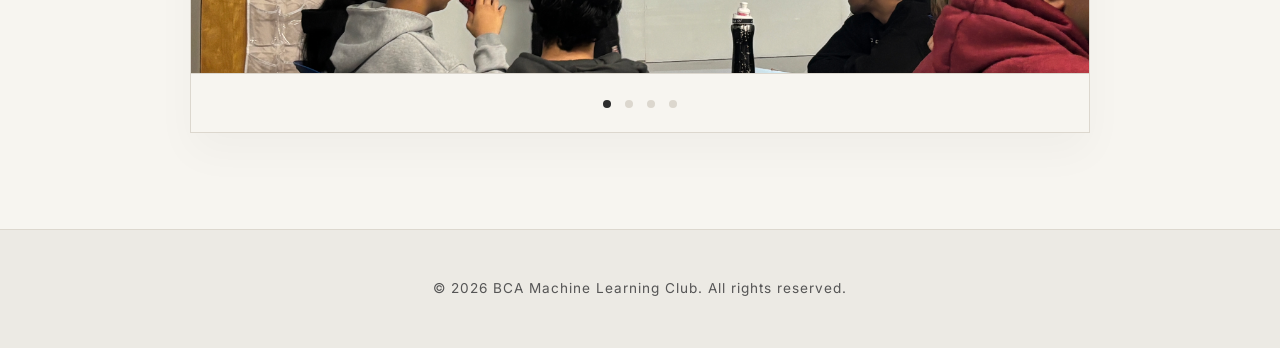
==== commit 47fa2cad: "updates" ====
--- a/index.html
+++ b/index.html
@@ -15,6 +15,7 @@
       href="https://fonts.googleapis.com/css2?family=Inter:wght@300;400;500&family=Playfair+Display:ital,wght@0,400;0,600;1,400&display=swap"
       rel="stylesheet"
     />
+    <link rel="icon" type="image/png" href="BCA.png" />
     <link rel="stylesheet" href="style.css" />
   </head>
   <body>
@@ -91,6 +92,10 @@
 
         <div class="other-leadership-container">
           <div class="team-member other-leadership">
+            <h4>Aaryan Manrao</h4>
+            <p>Outreach Director</p>
+          </div>
+          <div class="team-member other-leadership">
             <h4>Pinak Unawane</h4>
             <p>Head Advisor</p>
           </div>
@@ -131,13 +136,13 @@
             <img src="assets/IMG_7253.JPG" alt="Club Activity 1" />
           </div>
           <div class="carousel-slide">
-            <img src="assets/IMG_4260.JPG" alt="Club Activity 2" />
+            <img src="assets/IMG_4260.jpg" alt="Club Activity 2" />
           </div>
           <div class="carousel-slide">
             <img src="assets/IMG_7254.JPG" alt="Club Activity 3" />
           </div>
           <div class="carousel-slide">
-            <img src="assets/IMG_4262.JPG" alt="Club Activity 4" />
+            <img src="assets/IMG_4262.jpg" alt="Club Activity 4" />
           </div>
 
           <button class="carousel-btn prev-btn" aria-label="Previous image">
@@ -160,7 +165,7 @@
     <!-- Footer -->
     <footer>
       <div class="footer-container">
-        <p>&copy; 2024 BCA Machine Learning Club. All rights reserved.</p>
+        <p>&copy; 2026 BCA Machine Learning Club. All rights reserved.</p>
       </div>
     </footer>
 
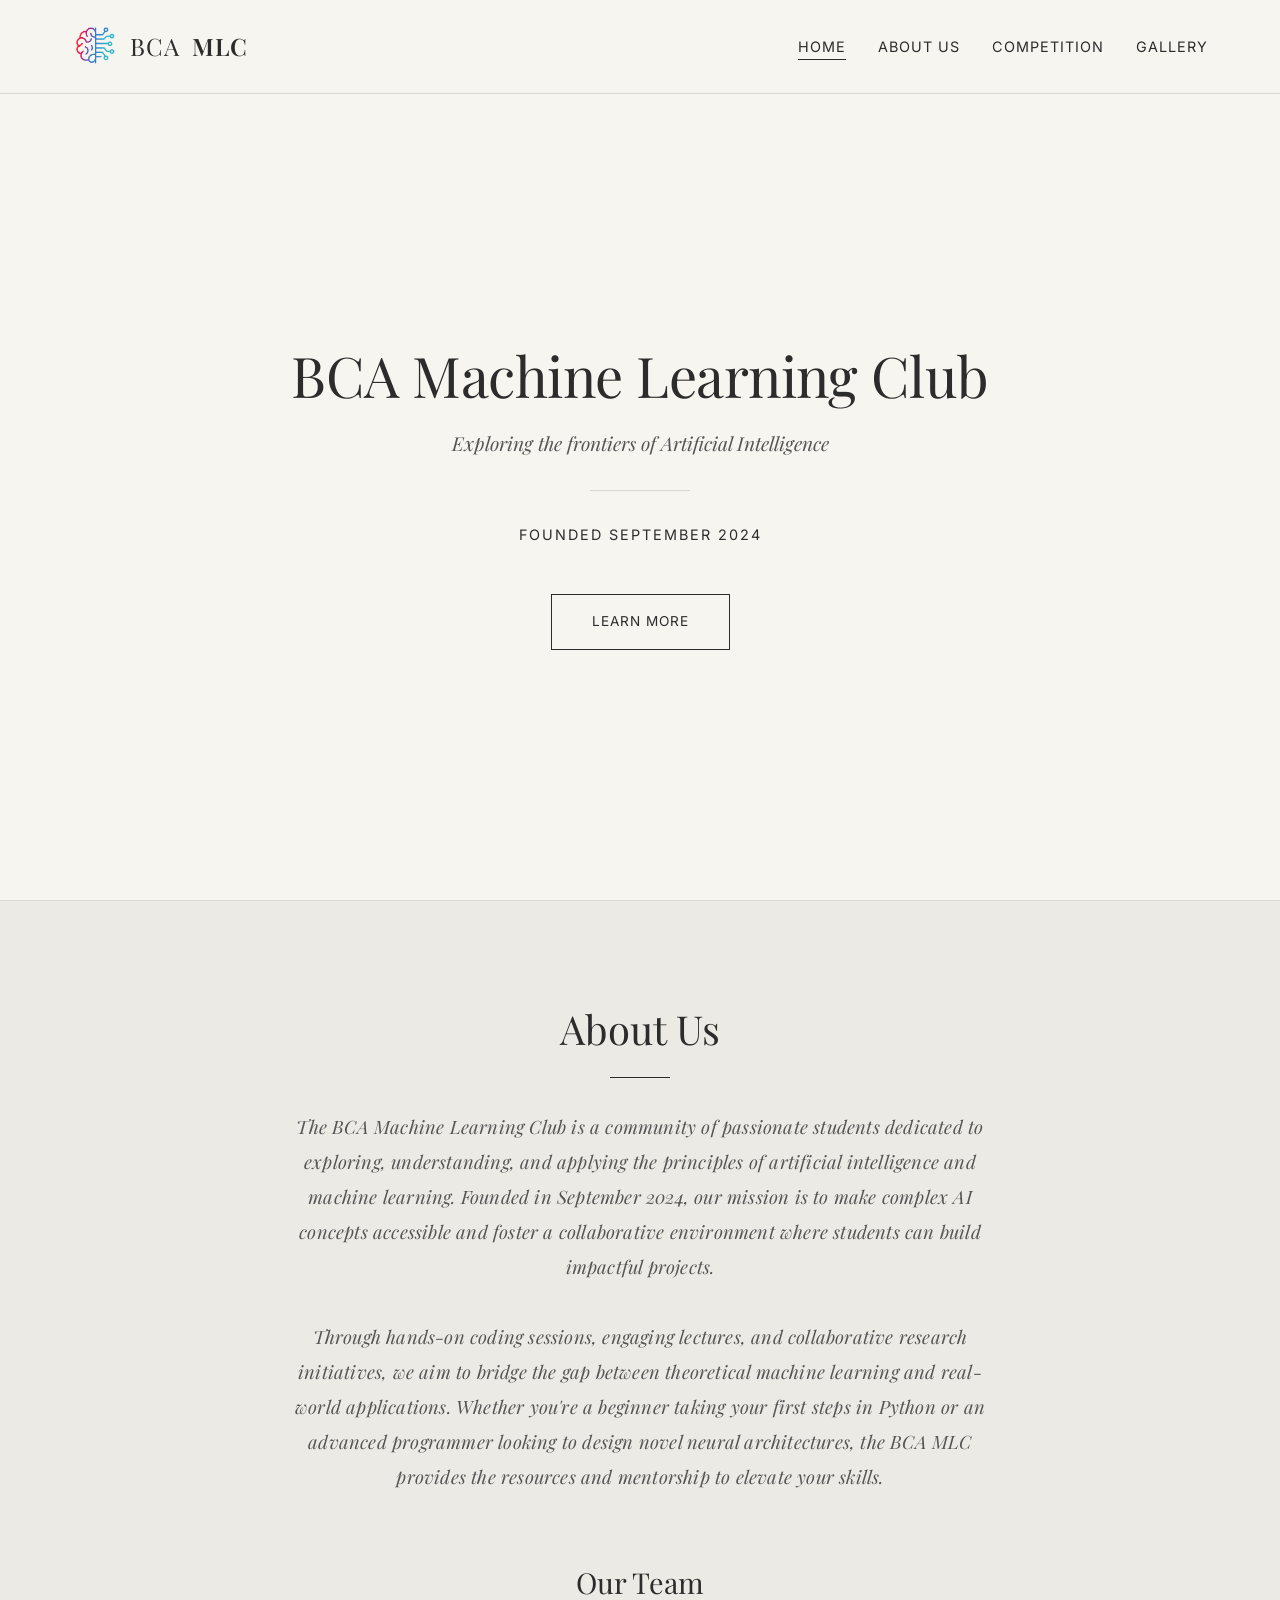
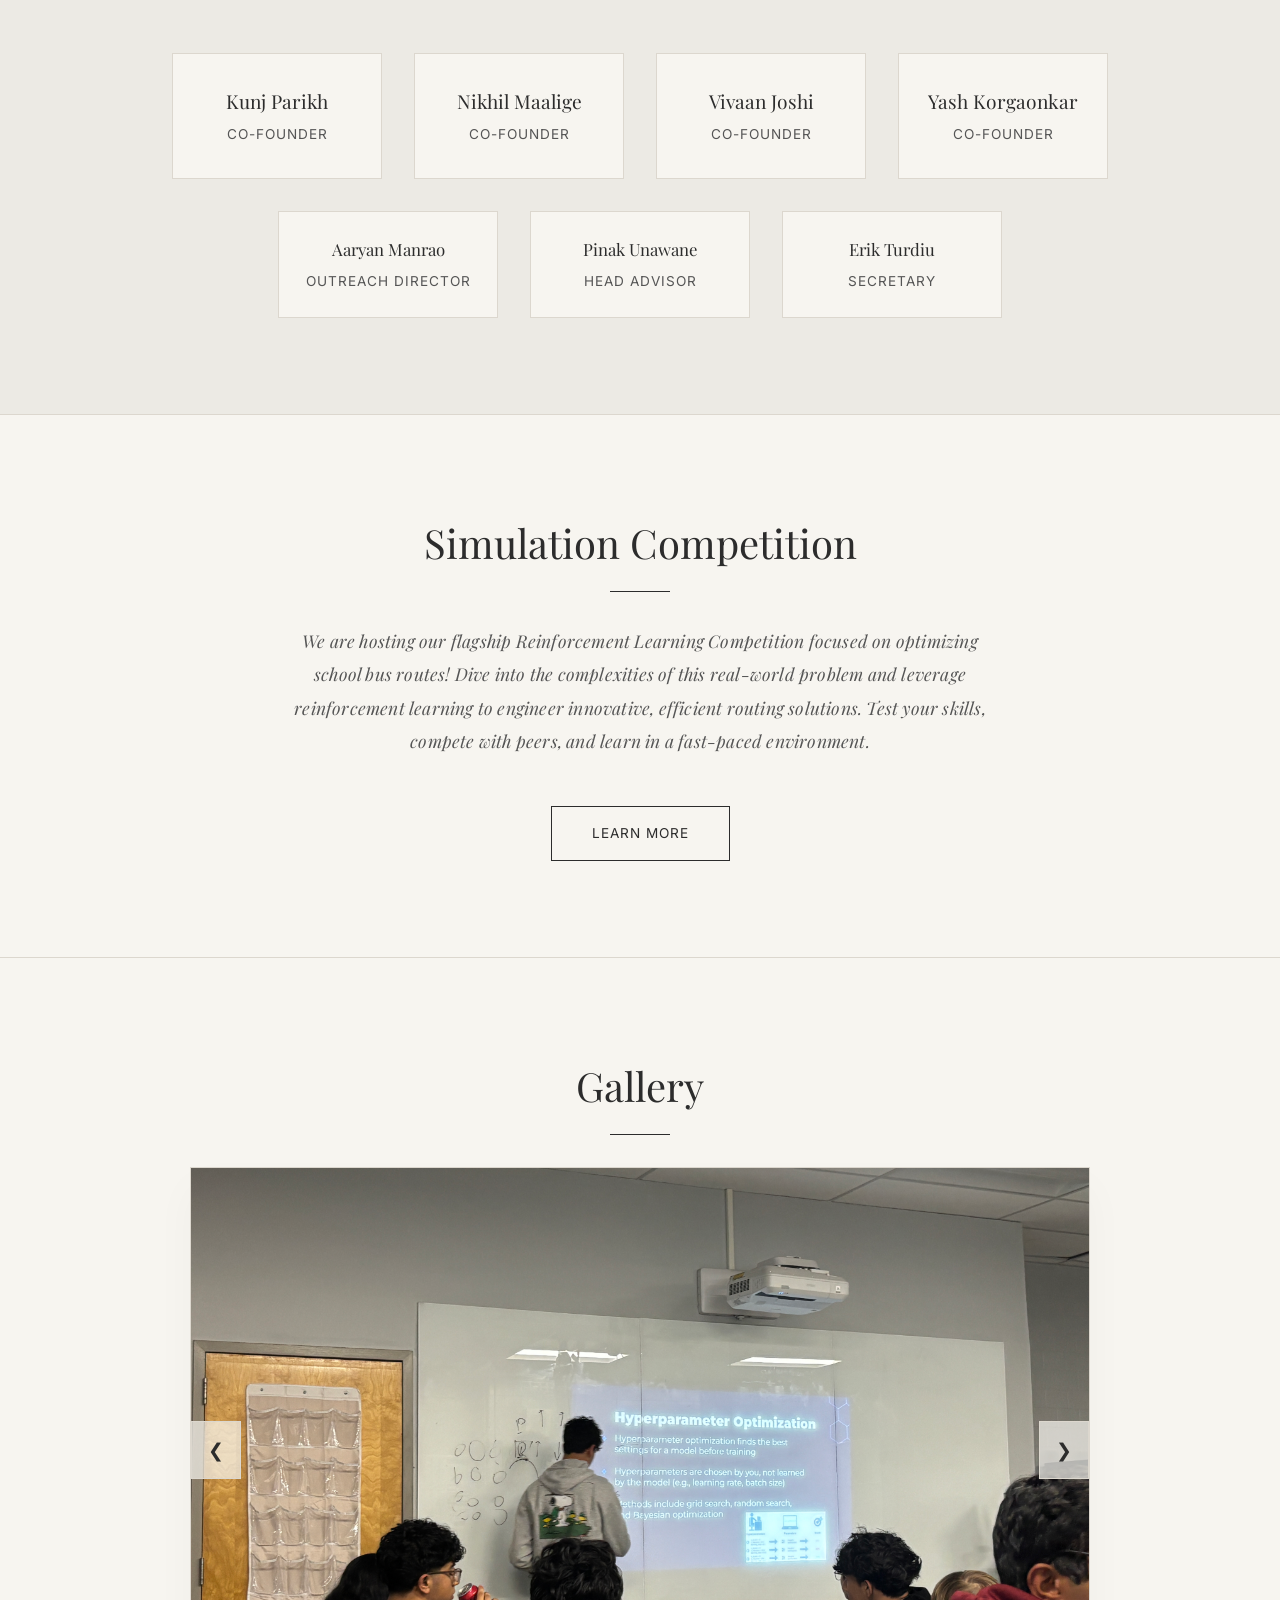
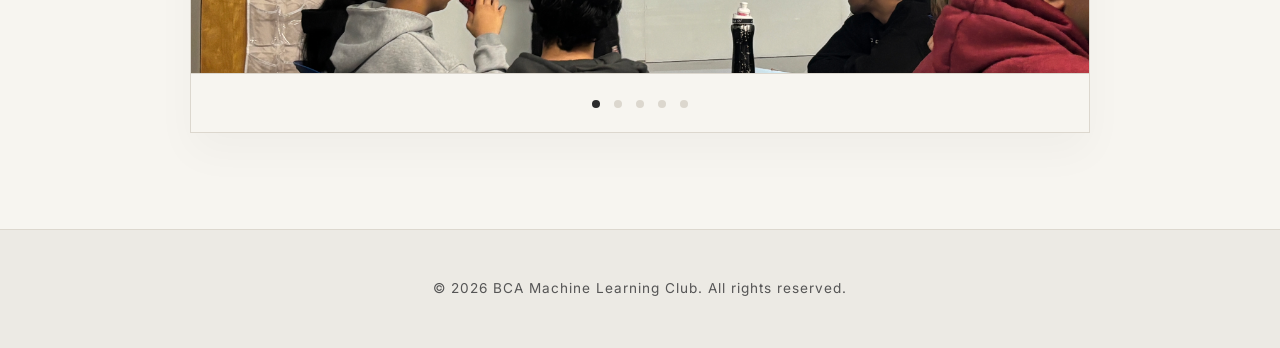
==== commit 37ca5086: "images" ====
--- a/index.html
+++ b/index.html
@@ -15,7 +15,7 @@
       href="https://fonts.googleapis.com/css2?family=Inter:wght@300;400;500&family=Playfair+Display:ital,wght@0,400;0,600;1,400&display=swap"
       rel="stylesheet"
     />
-    <link rel="icon" type="image/png" href="BCA.png" />
+    <link rel="icon" type="image/png" href="bca-favicon.png" />
     <link rel="stylesheet" href="style.css" />
   </head>
   <body>
@@ -133,16 +133,19 @@
         <h2>Gallery</h2>
         <div class="carousel-container">
           <div class="carousel-slide active">
-            <img src="assets/IMG_7253.JPG" alt="Club Activity 1" />
+            <img src="assets/IMG_7253.JPG" alt="MLC Club Meeting" />
           </div>
           <div class="carousel-slide">
-            <img src="assets/IMG_4260.jpg" alt="Club Activity 2" />
+            <img src="assets/IMG_4260.jpg" alt="MLC Club Meeting" />
           </div>
           <div class="carousel-slide">
-            <img src="assets/IMG_7254.JPG" alt="Club Activity 3" />
+            <img src="assets/IMG_7254.JPG" alt="MLC Club Meeting" />
           </div>
           <div class="carousel-slide">
-            <img src="assets/IMG_4262.jpg" alt="Club Activity 4" />
+            <img src="assets/IMG_4262.jpg" alt="MLC Club Meeting" />
+          </div>
+          <div class="carousel-slide">
+            <img src="assets/IMG_2678.jpg" alt="MLC Club Meeting" />
           </div>
 
           <button class="carousel-btn prev-btn" aria-label="Previous image">
@@ -157,6 +160,7 @@
             <span class="dot" data-index="1"></span>
             <span class="dot" data-index="2"></span>
             <span class="dot" data-index="3"></span>
+            <span class="dot" data-index="4"></span>
           </div>
         </div>
       </div>
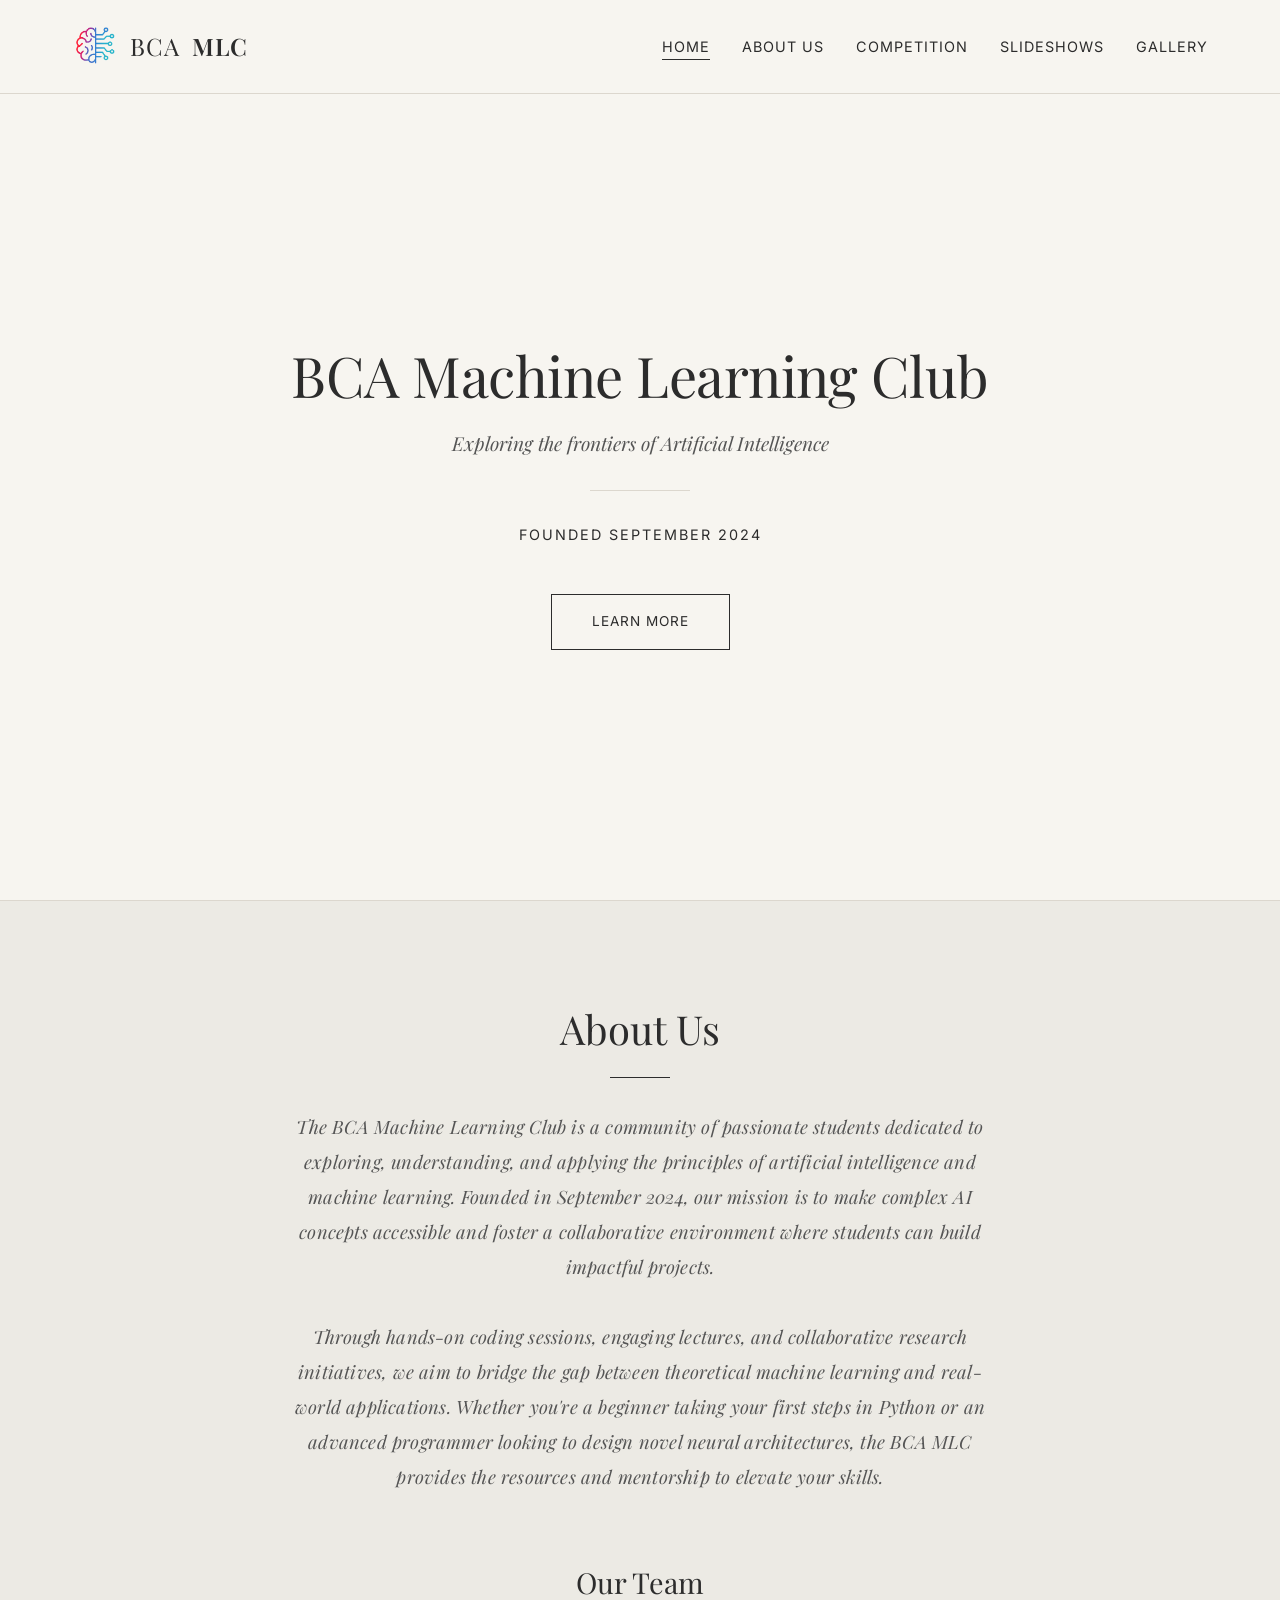
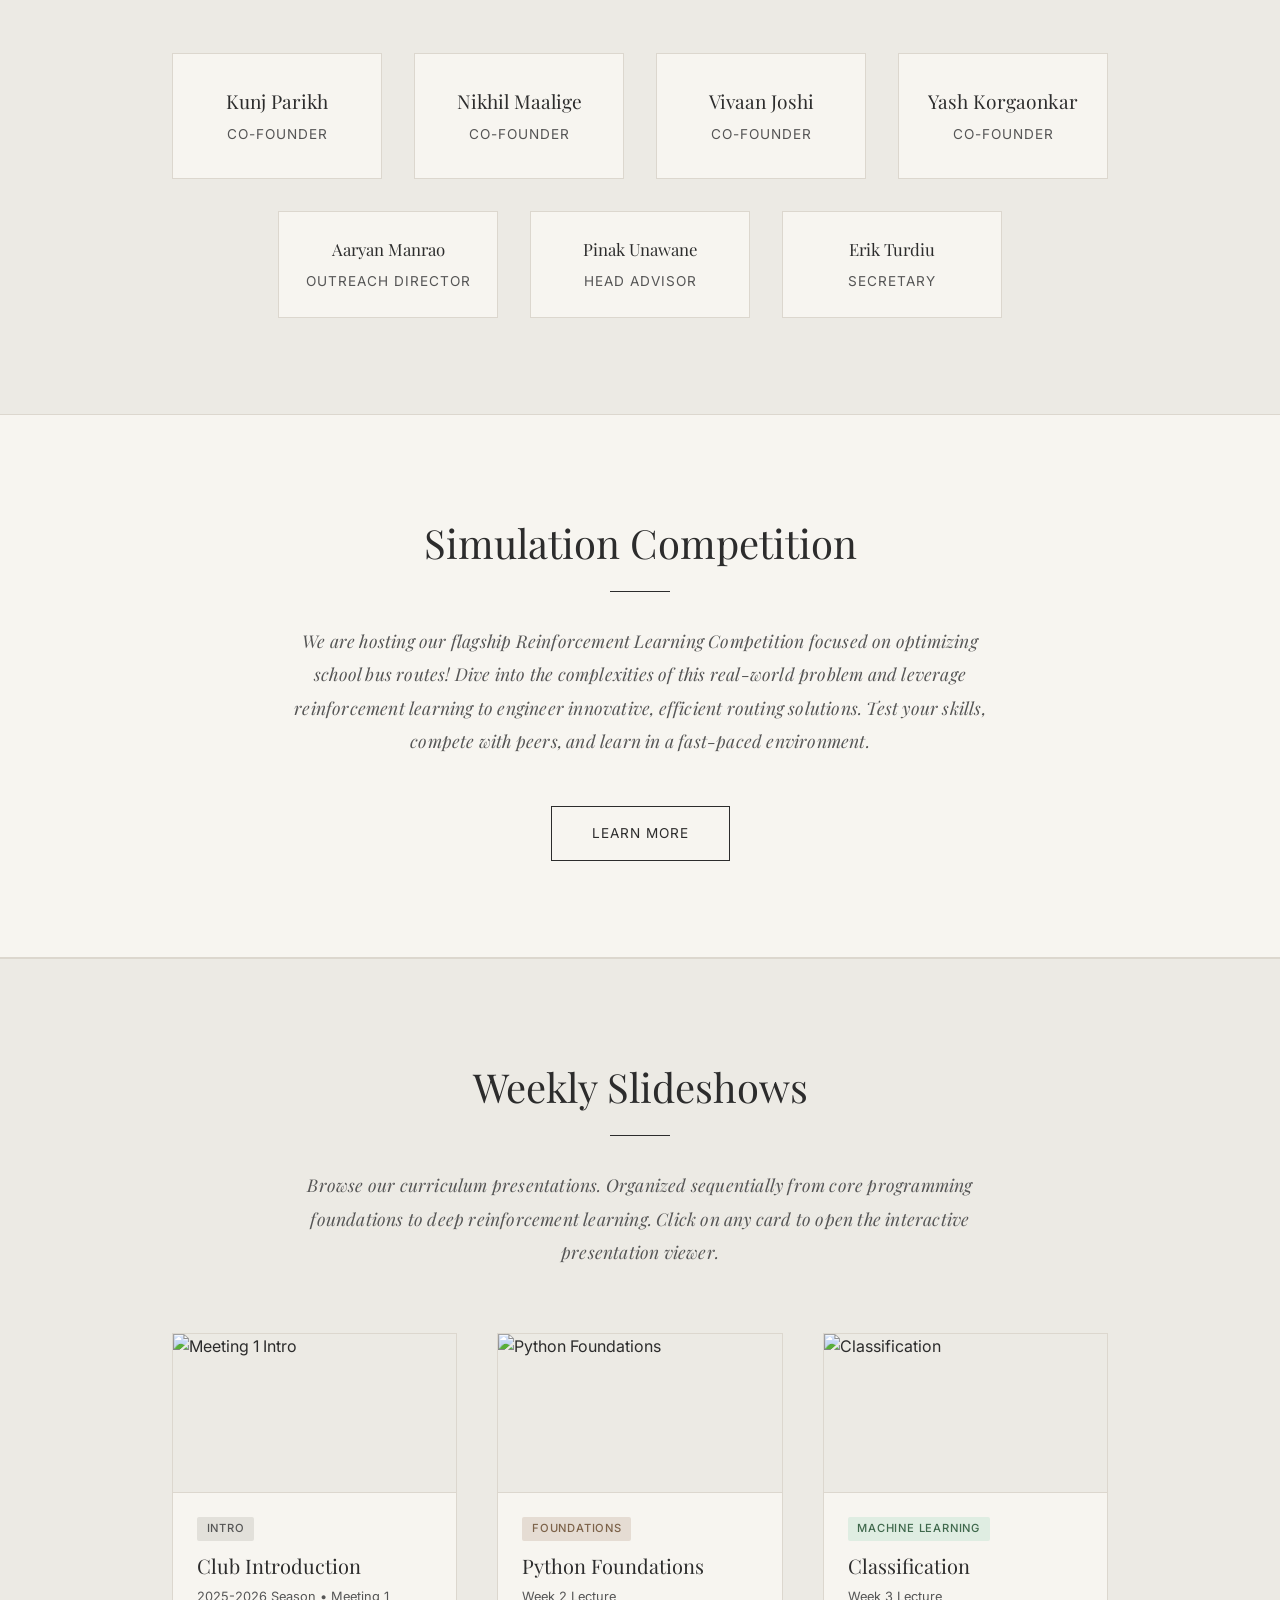
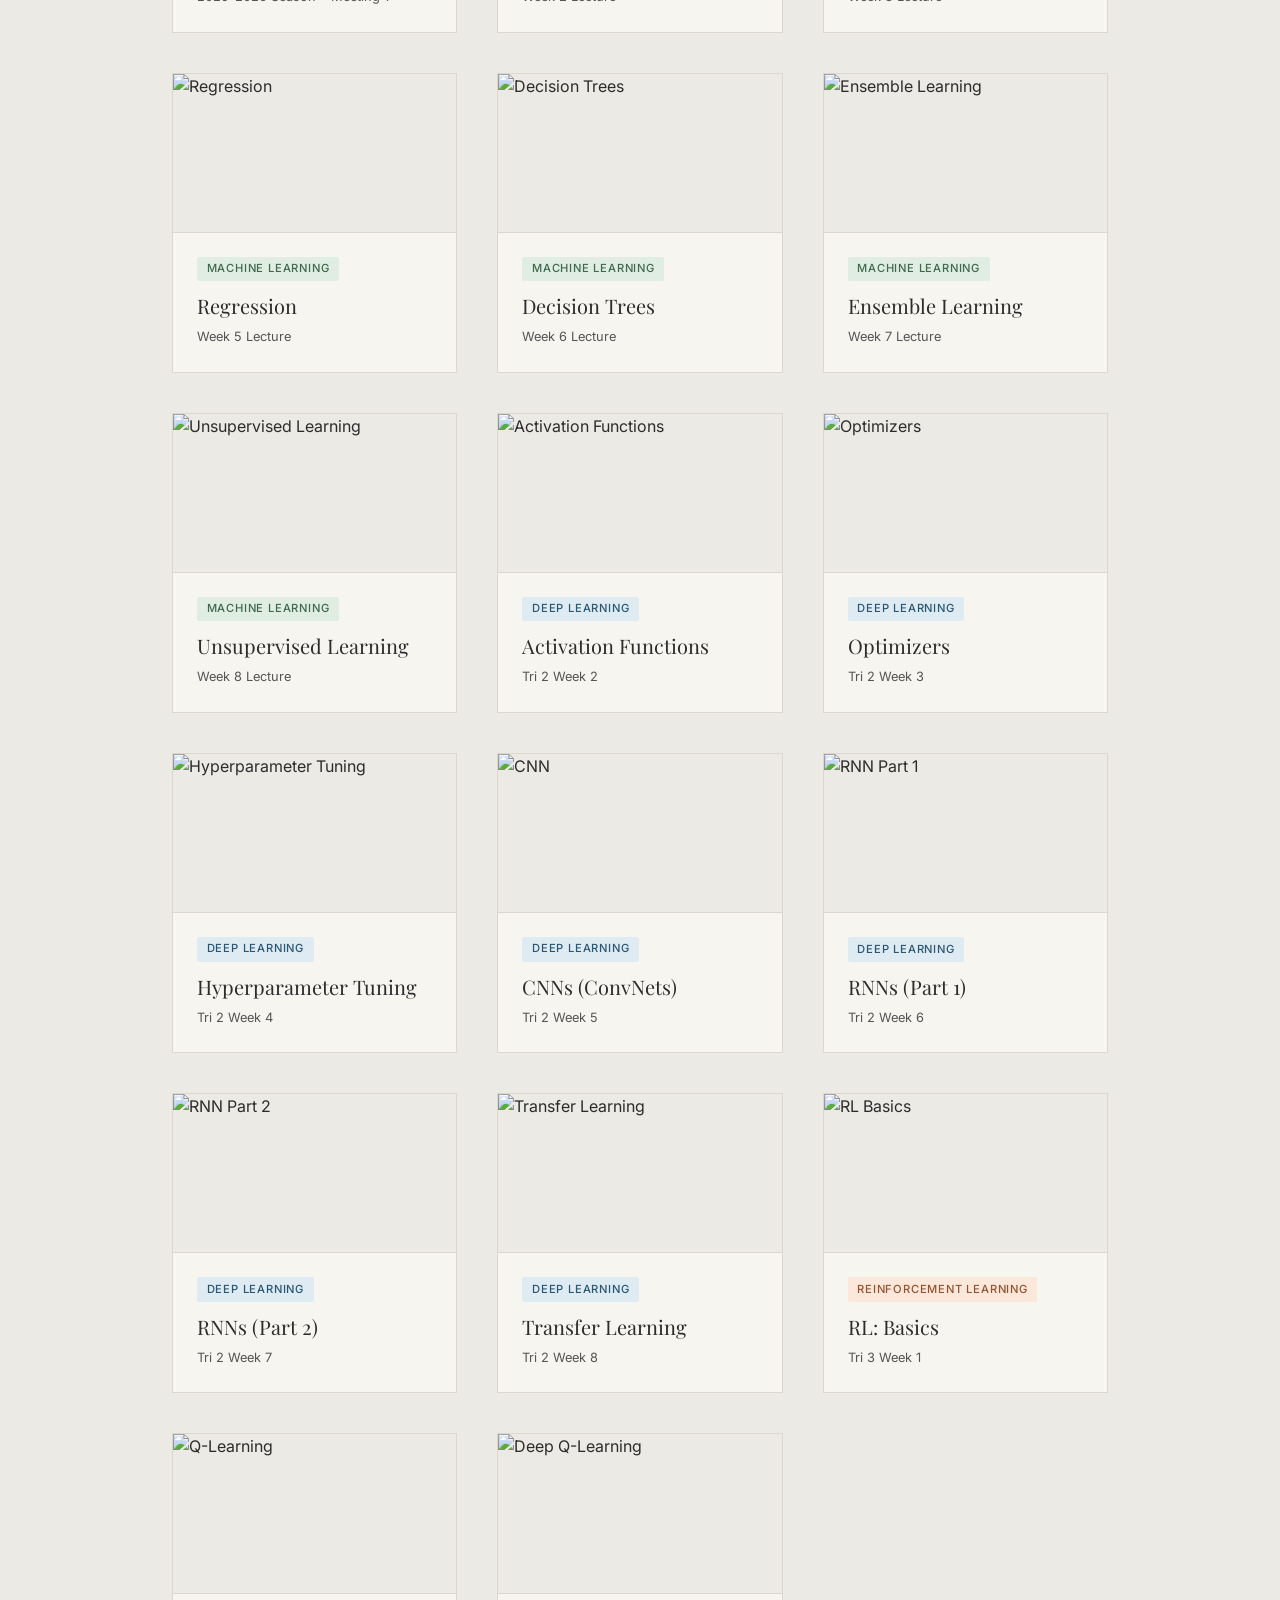
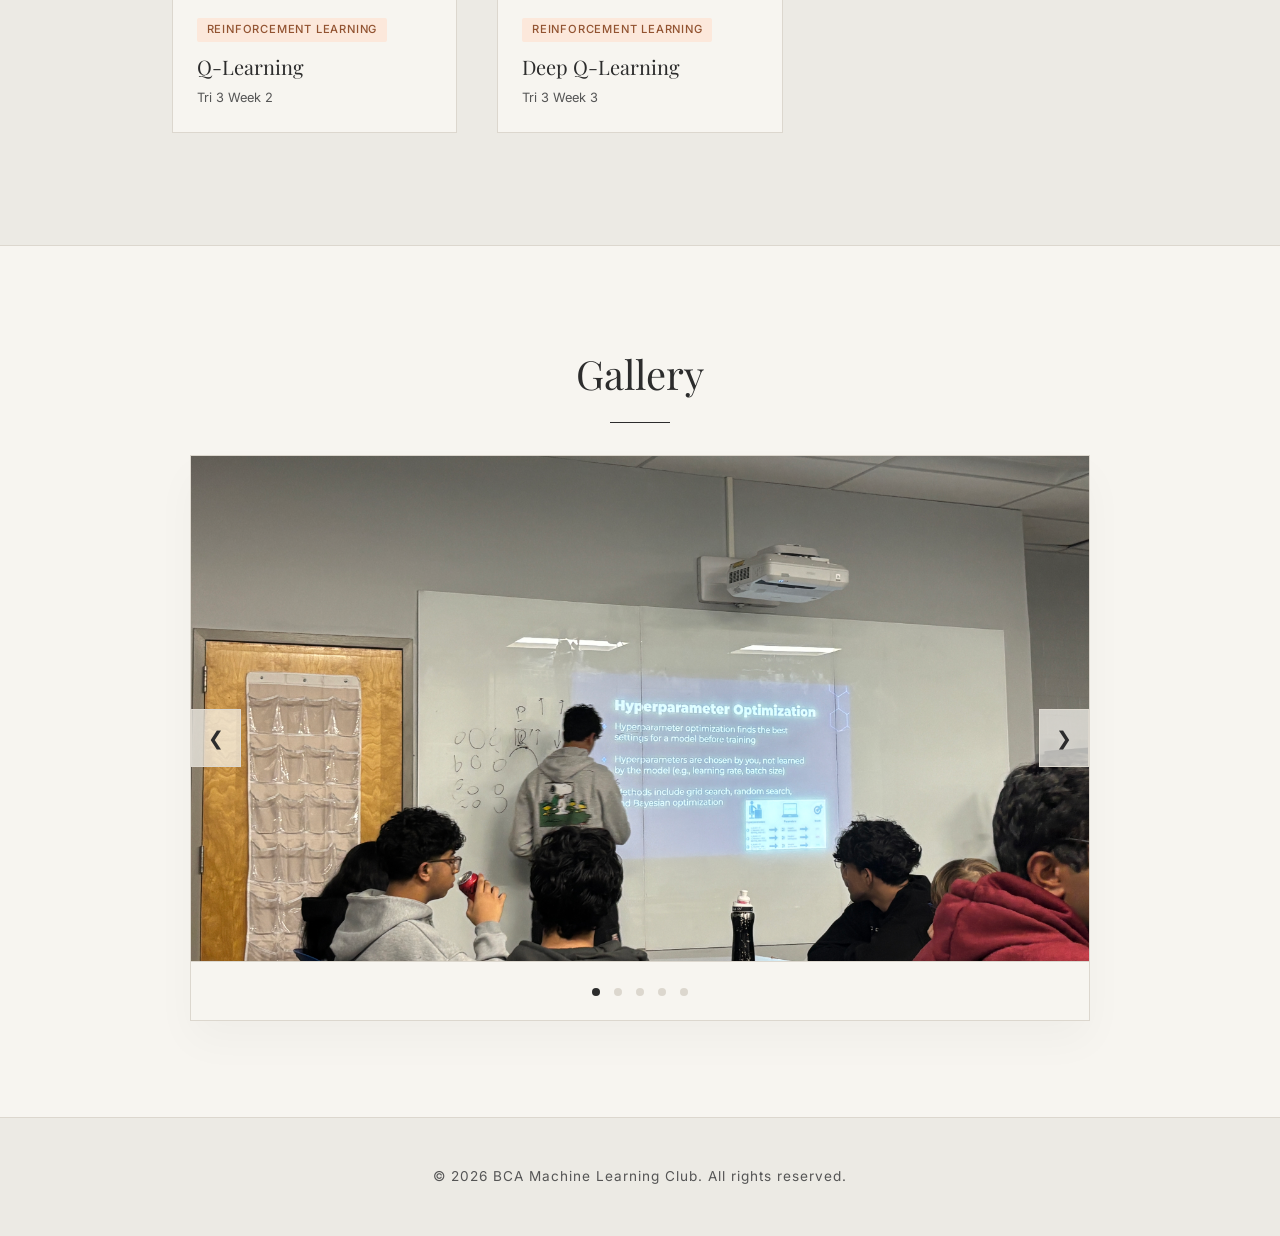
==== commit c95bbd93: "Added the slideshows" ====
--- a/index.html
+++ b/index.html
@@ -32,6 +32,7 @@
           <li><a href="#home">Home</a></li>
           <li><a href="#about">About Us</a></li>
           <li><a href="#competition">Competition</a></li>
+          <li><a href="#slideshows">Slideshows</a></li>
           <li><a href="#gallery">Gallery</a></li>
         </ul>
       </div>
@@ -127,6 +128,273 @@
       </div>
     </section>
 
+    <!-- Slideshows Section -->
+    <section id="slideshows" class="slideshows">
+      <div class="section-container">
+        <h2>Weekly Slideshows</h2>
+        <p class="slideshows-desc">
+          Browse our curriculum presentations. Organized sequentially from core programming foundations to deep reinforcement learning. Click on any card to open the interactive presentation viewer.
+        </p>
+
+        <div class="slides-grid">
+          <!-- Slide 1 -->
+          <a href="slide.html?id=16seZh3KnZHuhZ8oSHMpijHcKAigUSmsgIG6htecGzTY&title=MLC%20Meeting%201%20Intro" target="_blank" class="slide-card">
+            <div class="slide-card-image">
+              <img src="https://docs.google.com/presentation/d/16seZh3KnZHuhZ8oSHMpijHcKAigUSmsgIG6htecGzTY/export/png" alt="Meeting 1 Intro" loading="lazy" />
+              <div class="slide-card-overlay">
+                <span class="btn-view-slide">View Slides</span>
+              </div>
+            </div>
+            <div class="slide-card-content">
+              <span class="slide-tag category-intro">Intro</span>
+              <h3>Club Introduction</h3>
+              <p class="slide-sub">2025-2026 Season • Meeting 1</p>
+            </div>
+          </a>
+
+          <!-- Slide 2 -->
+          <a href="slide.html?id=1zH5U_fY0Kqomct56LnQGNpQQP06cz2ZrfX6cvmHlQyg&title=Machine%20Learning%20Club%20-%20Python" target="_blank" class="slide-card">
+            <div class="slide-card-image">
+              <img src="https://docs.google.com/presentation/d/1zH5U_fY0Kqomct56LnQGNpQQP06cz2ZrfX6cvmHlQyg/export/png" alt="Python Foundations" loading="lazy" />
+              <div class="slide-card-overlay">
+                <span class="btn-view-slide">View Slides</span>
+              </div>
+            </div>
+            <div class="slide-card-content">
+              <span class="slide-tag category-foundations">Foundations</span>
+              <h3>Python Foundations</h3>
+              <p class="slide-sub">Week 2 Lecture</p>
+            </div>
+          </a>
+
+          <!-- Slide 3 -->
+          <a href="slide.html?id=1Mn3n4_Y7KgEB9mHFoLRnHgnSUpbUxQS_jroBbViGJJQ&title=Classification" target="_blank" class="slide-card">
+            <div class="slide-card-image">
+              <img src="https://docs.google.com/presentation/d/1Mn3n4_Y7KgEB9mHFoLRnHgnSUpbUxQS_jroBbViGJJQ/export/png" alt="Classification" loading="lazy" />
+              <div class="slide-card-overlay">
+                <span class="btn-view-slide">View Slides</span>
+              </div>
+            </div>
+            <div class="slide-card-content">
+              <span class="slide-tag category-ml">Machine Learning</span>
+              <h3>Classification</h3>
+              <p class="slide-sub">Week 3 Lecture</p>
+            </div>
+          </a>
+
+          <!-- Slide 4 -->
+          <a href="slide.html?id=1i6umR0GkGmwHJyvrQBJ8YLy75UatAPNqGqQfBdHRaJ0&title=Regression" target="_blank" class="slide-card">
+            <div class="slide-card-image">
+              <img src="https://docs.google.com/presentation/d/1i6umR0GkGmwHJyvrQBJ8YLy75UatAPNqGqQfBdHRaJ0/export/png" alt="Regression" loading="lazy" />
+              <div class="slide-card-overlay">
+                <span class="btn-view-slide">View Slides</span>
+              </div>
+            </div>
+            <div class="slide-card-content">
+              <span class="slide-tag category-ml">Machine Learning</span>
+              <h3>Regression</h3>
+              <p class="slide-sub">Week 5 Lecture</p>
+            </div>
+          </a>
+
+          <!-- Slide 5 -->
+          <a href="slide.html?id=1q7W0d5DxzaFEXLg53mczNKCebZR5az-gXpz320Qr990&title=Decision%20Trees" target="_blank" class="slide-card">
+            <div class="slide-card-image">
+              <img src="https://docs.google.com/presentation/d/1q7W0d5DxzaFEXLg53mczNKCebZR5az-gXpz320Qr990/export/png" alt="Decision Trees" loading="lazy" />
+              <div class="slide-card-overlay">
+                <span class="btn-view-slide">View Slides</span>
+              </div>
+            </div>
+            <div class="slide-card-content">
+              <span class="slide-tag category-ml">Machine Learning</span>
+              <h3>Decision Trees</h3>
+              <p class="slide-sub">Week 6 Lecture</p>
+            </div>
+          </a>
+
+          <!-- Slide 6 -->
+          <a href="slide.html?id=1fkfZ7GXR9u59mnE8GtQxtTc1d2FPwETscpq4Qol5zsI&title=Ensemble%20Learning" target="_blank" class="slide-card">
+            <div class="slide-card-image">
+              <img src="https://docs.google.com/presentation/d/1fkfZ7GXR9u59mnE8GtQxtTc1d2FPwETscpq4Qol5zsI/export/png" alt="Ensemble Learning" loading="lazy" />
+              <div class="slide-card-overlay">
+                <span class="btn-view-slide">View Slides</span>
+              </div>
+            </div>
+            <div class="slide-card-content">
+              <span class="slide-tag category-ml">Machine Learning</span>
+              <h3>Ensemble Learning</h3>
+              <p class="slide-sub">Week 7 Lecture</p>
+            </div>
+          </a>
+
+          <!-- Slide 7 -->
+          <a href="slide.html?id=1jt7fTu3NuLd5OKjJhPasUwAKHbqtmcJdQ3NUeiFiDcs&title=Unsupervised%20Learning" target="_blank" class="slide-card">
+            <div class="slide-card-image">
+              <img src="https://docs.google.com/presentation/d/1jt7fTu3NuLd5OKjJhPasUwAKHbqtmcJdQ3NUeiFiDcs/export/png" alt="Unsupervised Learning" loading="lazy" />
+              <div class="slide-card-overlay">
+                <span class="btn-view-slide">View Slides</span>
+              </div>
+            </div>
+            <div class="slide-card-content">
+              <span class="slide-tag category-ml">Machine Learning</span>
+              <h3>Unsupervised Learning</h3>
+              <p class="slide-sub">Week 8 Lecture</p>
+            </div>
+          </a>
+
+          <!-- Slide 8 -->
+          <a href="slide.html?id=17lnNhNfbjqaSMW6a1WAt0OG9vS0X9DK4qLaOxnEpCxY&title=Activation%20Functions" target="_blank" class="slide-card">
+            <div class="slide-card-image">
+              <img src="https://docs.google.com/presentation/d/17lnNhNfbjqaSMW6a1WAt0OG9vS0X9DK4qLaOxnEpCxY/export/png" alt="Activation Functions" loading="lazy" />
+              <div class="slide-card-overlay">
+                <span class="btn-view-slide">View Slides</span>
+              </div>
+            </div>
+            <div class="slide-card-content">
+              <span class="slide-tag category-dl">Deep Learning</span>
+              <h3>Activation Functions</h3>
+              <p class="slide-sub">Tri 2 Week 2</p>
+            </div>
+          </a>
+
+          <!-- Slide 9 -->
+          <a href="slide.html?id=1moHEyCmwrrxc1kJ7tNCYNOxIEkIF6U2VitbvY4jNQ84&title=Optimizers" target="_blank" class="slide-card">
+            <div class="slide-card-image">
+              <img src="https://docs.google.com/presentation/d/1moHEyCmwrrxc1kJ7tNCYNOxIEkIF6U2VitbvY4jNQ84/export/png" alt="Optimizers" loading="lazy" />
+              <div class="slide-card-overlay">
+                <span class="btn-view-slide">View Slides</span>
+              </div>
+            </div>
+            <div class="slide-card-content">
+              <span class="slide-tag category-dl">Deep Learning</span>
+              <h3>Optimizers</h3>
+              <p class="slide-sub">Tri 2 Week 3</p>
+            </div>
+          </a>
+
+          <!-- Slide 10 -->
+          <a href="slide.html?id=oom99sNh_ONgEq55a3VojEDPJSHd8mk7MJALkUSaPBA&title=Hyperparameter%20Tuning" target="_blank" class="slide-card">
+            <div class="slide-card-image">
+              <img src="https://docs.google.com/presentation/d/1oom99sNh_ONgEq55a3VojEDPJSHd8mk7MJALkUSaPBA/export/png" alt="Hyperparameter Tuning" loading="lazy" />
+              <div class="slide-card-overlay">
+                <span class="btn-view-slide">View Slides</span>
+              </div>
+            </div>
+            <div class="slide-card-content">
+              <span class="slide-tag category-dl">Deep Learning</span>
+              <h3>Hyperparameter Tuning</h3>
+              <p class="slide-sub">Tri 2 Week 4</p>
+            </div>
+          </a>
+
+          <!-- Slide 11 -->
+          <a href="slide.html?id=1HUJMgk65IWa4xtWsuA3L5GVP7jjlj2Kubq2peaa8Fk0&title=Convolutional%20Neural%20Networks" target="_blank" class="slide-card">
+            <div class="slide-card-image">
+              <img src="https://docs.google.com/presentation/d/1HUJMgk65IWa4xtWsuA3L5GVP7jjlj2Kubq2peaa8Fk0/export/png" alt="CNN" loading="lazy" />
+              <div class="slide-card-overlay">
+                <span class="btn-view-slide">View Slides</span>
+              </div>
+            </div>
+            <div class="slide-card-content">
+              <span class="slide-tag category-dl">Deep Learning</span>
+              <h3>CNNs (ConvNets)</h3>
+              <p class="slide-sub">Tri 2 Week 5</p>
+            </div>
+          </a>
+
+          <!-- Slide 12 -->
+          <a href="slide.html?id=1injwCe-up9zX1SH29u4c1HL2Tx7xTsRmDZeDOmC_qj8&title=Recurrent%20Neural%20Networks%20-%20Part%201" target="_blank" class="slide-card">
+            <div class="slide-card-image">
+              <img src="https://docs.google.com/presentation/d/1injwCe-up9zX1SH29u4c1HL2Tx7xTsRmDZeDOmC_qj8/export/png" alt="RNN Part 1" loading="lazy" />
+              <div class="slide-card-overlay">
+                <span class="btn-view-slide">View Slides</span>
+              </div>
+            </div>
+            <div class="slide-card-content">
+              <span class="slide-tag category-dl">Deep Learning</span>
+              <h3>RNNs (Part 1)</h3>
+              <p class="slide-sub">Tri 2 Week 6</p>
+            </div>
+          </a>
+
+          <!-- Slide 13 -->
+          <a href="slide.html?id=1A6UtdpodhCYo9lLDPF79g8l7PdYl6S3O4_lDG7UM4OU&title=Recurrent%20Neural%20Networks%20-%20Part%202" target="_blank" class="slide-card">
+            <div class="slide-card-image">
+              <img src="https://docs.google.com/presentation/d/1A6UtdpodhCYo9lLDPF79g8l7PdYl6S3O4_lDG7UM4OU/export/png" alt="RNN Part 2" loading="lazy" />
+              <div class="slide-card-overlay">
+                <span class="btn-view-slide">View Slides</span>
+              </div>
+            </div>
+            <div class="slide-card-content">
+              <span class="slide-tag category-dl">Deep Learning</span>
+              <h3>RNNs (Part 2)</h3>
+              <p class="slide-sub">Tri 2 Week 7</p>
+            </div>
+          </a>
+
+          <!-- Slide 14 -->
+          <a href="slide.html?id=1iggoWkFkGRrYd4XxcAetU3GjfvkwElEUTySTDJWK3E0&title=Transfer%20Learning" target="_blank" class="slide-card">
+            <div class="slide-card-image">
+              <img src="https://docs.google.com/presentation/d/1iggoWkFkGRrYd4XxcAetU3GjfvkwElEUTySTDJWK3E0/export/png" alt="Transfer Learning" loading="lazy" />
+              <div class="slide-card-overlay">
+                <span class="btn-view-slide">View Slides</span>
+              </div>
+            </div>
+            <div class="slide-card-content">
+              <span class="slide-tag category-dl">Deep Learning</span>
+              <h3>Transfer Learning</h3>
+              <p class="slide-sub">Tri 2 Week 8</p>
+            </div>
+          </a>
+
+          <!-- Slide 15 -->
+          <a href="slide.html?id=1nRbjLOzAvXa1IIpItTZlpVWuVMRkQglFh9IvwMgyV9I&title=Reinforcement%20Learning%20Basics" target="_blank" class="slide-card">
+            <div class="slide-card-image">
+              <img src="https://docs.google.com/presentation/d/1nRbjLOzAvXa1IIpItTZlpVWuVMRkQglFh9IvwMgyV9I/export/png" alt="RL Basics" loading="lazy" />
+              <div class="slide-card-overlay">
+                <span class="btn-view-slide">View Slides</span>
+              </div>
+            </div>
+            <div class="slide-card-content">
+              <span class="slide-tag category-rl">Reinforcement Learning</span>
+              <h3>RL: Basics</h3>
+              <p class="slide-sub">Tri 3 Week 1</p>
+            </div>
+          </a>
+
+          <!-- Slide 16 -->
+          <a href="slide.html?id=18G6S_nYPFt00zG6t9ryn_Vihh6nHRYDh5MHvHh4Gdm0&title=Q-Learning" target="_blank" class="slide-card">
+            <div class="slide-card-image">
+              <img src="https://docs.google.com/presentation/d/18G6S_nYPFt00zG6t9ryn_Vihh6nHRYDh5MHvHh4Gdm0/export/png" alt="Q-Learning" loading="lazy" />
+              <div class="slide-card-overlay">
+                <span class="btn-view-slide">View Slides</span>
+              </div>
+            </div>
+            <div class="slide-card-content">
+              <span class="slide-tag category-rl">Reinforcement Learning</span>
+              <h3>Q-Learning</h3>
+              <p class="slide-sub">Tri 3 Week 2</p>
+            </div>
+          </a>
+
+          <!-- Slide 17 -->
+          <a href="slide.html?id=1zobHKieIQFBr7QaVZNGIw9QCc6jOqonsivz8aQL7_1Y&title=Deep%20Q-Learning" target="_blank" class="slide-card">
+            <div class="slide-card-image">
+              <img src="https://docs.google.com/presentation/d/1zobHKieIQFBr7QaVZNGIw9QCc6jOqonsivz8aQL7_1Y/export/png" alt="Deep Q-Learning" loading="lazy" />
+              <div class="slide-card-overlay">
+                <span class="btn-view-slide">View Slides</span>
+              </div>
+            </div>
+            <div class="slide-card-content">
+              <span class="slide-tag category-rl">Reinforcement Learning</span>
+              <h3>Deep Q-Learning</h3>
+              <p class="slide-sub">Tri 3 Week 3</p>
+            </div>
+          </a>
+        </div>
+      </div>
+    </section>
+
     <!-- Gallery / Carousel Section -->
     <section id="gallery" class="gallery">
       <div class="section-container">
--- a/style.css
+++ b/style.css
@@ -415,6 +415,190 @@
     transform: translateY(0);
 }
 
+/* Slideshows Section */
+.slideshows {
+    background-color: var(--secondary-bg);
+    border-top: 1px solid var(--border-color);
+    border-bottom: 1px solid var(--border-color);
+}
+
+.slideshows-desc {
+    text-align: center;
+    font-family: var(--font-heading);
+    font-style: italic;
+    font-weight: 400;
+    font-size: 1.1rem;
+    line-height: 1.9;
+    letter-spacing: 0.2px;
+    max-width: 700px;
+    margin: 0 auto 3rem;
+    color: var(--text-light);
+}
+
+.slides-grid {
+    display: grid;
+    grid-template-columns: repeat(auto-fill, minmax(280px, 1fr));
+    gap: 2.5rem;
+    padding: 1rem 0;
+}
+
+.slide-card {
+    display: flex;
+    flex-direction: column;
+    background-color: var(--primary-bg);
+    border: 1px solid var(--border-color);
+    text-decoration: none;
+    color: inherit;
+    opacity: 0;
+    transform: translateY(20px);
+    transition: opacity 0.6s cubic-bezier(0.16, 1, 0.3, 1), transform 0.6s cubic-bezier(0.16, 1, 0.3, 1), border-color 0.3s ease, box-shadow 0.3s ease;
+}
+
+.section-container.revealed .slide-card {
+    opacity: 1;
+    transform: translateY(0);
+}
+
+/* Stagger delay only for opacity and transform during load */
+.section-container.revealed .slide-card:nth-child(1) { transition-delay: 0.05s, 0.05s, 0s, 0s; }
+.section-container.revealed .slide-card:nth-child(2) { transition-delay: 0.1s, 0.1s, 0s, 0s; }
+.section-container.revealed .slide-card:nth-child(3) { transition-delay: 0.15s, 0.15s, 0s, 0s; }
+.section-container.revealed .slide-card:nth-child(4) { transition-delay: 0.2s, 0.2s, 0s, 0s; }
+.section-container.revealed .slide-card:nth-child(5) { transition-delay: 0.25s, 0.25s, 0s, 0s; }
+.section-container.revealed .slide-card:nth-child(6) { transition-delay: 0.3s, 0.3s, 0s, 0s; }
+.section-container.revealed .slide-card:nth-child(7) { transition-delay: 0.35s, 0.35s, 0s, 0s; }
+.section-container.revealed .slide-card:nth-child(8) { transition-delay: 0.4s, 0.4s, 0s, 0s; }
+.section-container.revealed .slide-card:nth-child(9) { transition-delay: 0.45s, 0.45s, 0s, 0s; }
+.section-container.revealed .slide-card:nth-child(10) { transition-delay: 0.5s, 0.5s, 0s, 0s; }
+.section-container.revealed .slide-card:nth-child(11) { transition-delay: 0.55s, 0.55s, 0s, 0s; }
+.section-container.revealed .slide-card:nth-child(12) { transition-delay: 0.6s, 0.6s, 0s, 0s; }
+.section-container.revealed .slide-card:nth-child(13) { transition-delay: 0.65s, 0.65s, 0s, 0s; }
+.section-container.revealed .slide-card:nth-child(14) { transition-delay: 0.7s, 0.7s, 0s, 0s; }
+.section-container.revealed .slide-card:nth-child(15) { transition-delay: 0.75s, 0.75s, 0s, 0s; }
+.section-container.revealed .slide-card:nth-child(16) { transition-delay: 0.8s, 0.8s, 0s, 0s; }
+.section-container.revealed .slide-card:nth-child(17) { transition-delay: 0.85s, 0.85s, 0s, 0s; }
+
+.slide-card:hover {
+    transform: translateY(-8px);
+    box-shadow: 0 15px 35px rgba(0, 0, 0, 0.06);
+    border-color: var(--accent);
+}
+
+.slide-card-image {
+    position: relative;
+    width: 100%;
+    aspect-ratio: 16/9;
+    overflow: hidden;
+    background-color: var(--secondary-bg);
+    border-bottom: 1px solid var(--border-color);
+}
+
+.slide-card-image img {
+    width: 100%;
+    height: 100%;
+    object-fit: cover;
+    transition: var(--transition-slow);
+}
+
+.slide-card:hover .slide-card-image img {
+    transform: scale(1.05);
+}
+
+.slide-card-overlay {
+    position: absolute;
+    top: 0;
+    left: 0;
+    width: 100%;
+    height: 100%;
+    background-color: rgba(44, 44, 44, 0.4);
+    opacity: 0;
+    display: flex;
+    justify-content: center;
+    align-items: center;
+    transition: var(--transition);
+}
+
+.slide-card:hover .slide-card-overlay {
+    opacity: 1;
+}
+
+.btn-view-slide {
+    display: inline-block;
+    padding: 0.6rem 1.5rem;
+    border: 1px solid var(--primary-bg);
+    background-color: rgba(247, 245, 240, 0.95);
+    color: var(--text-main);
+    text-transform: uppercase;
+    letter-spacing: 1px;
+    font-size: 0.75rem;
+    font-weight: 500;
+    transition: var(--transition);
+}
+
+.btn-view-slide:hover {
+    background-color: var(--text-main);
+    color: var(--primary-bg);
+    border-color: var(--text-main);
+}
+
+.slide-card-content {
+    padding: 1.5rem;
+    display: flex;
+    flex-direction: column;
+    flex-grow: 1;
+    gap: 0.5rem;
+}
+
+.slide-card-content h3 {
+    font-family: var(--font-heading);
+    font-size: 1.25rem;
+    color: var(--text-main);
+    margin-top: 0.25rem;
+    line-height: 1.3;
+}
+
+.slide-sub {
+    font-size: 0.8rem;
+    color: var(--text-light);
+    margin-top: auto;
+}
+
+.slide-tag {
+    display: inline-block;
+    align-self: flex-start;
+    padding: 0.2rem 0.6rem;
+    font-size: 0.7rem;
+    text-transform: uppercase;
+    letter-spacing: 0.8px;
+    font-weight: 500;
+    border-radius: 2px;
+}
+
+.category-intro {
+    background-color: #e2e0da;
+    color: #555555;
+}
+
+.category-foundations {
+    background-color: #e5dcd3;
+    color: #7c6249;
+}
+
+.category-ml {
+    background-color: #dfede2;
+    color: #3f684c;
+}
+
+.category-dl {
+    background-color: #deebf2;
+    color: #2b5672;
+}
+
+.category-rl {
+    background-color: #fce8db;
+    color: #925331;
+}
+
 /* Responsive */
 @media (max-width: 768px) {
     h1 { font-size: 2.5rem; }
